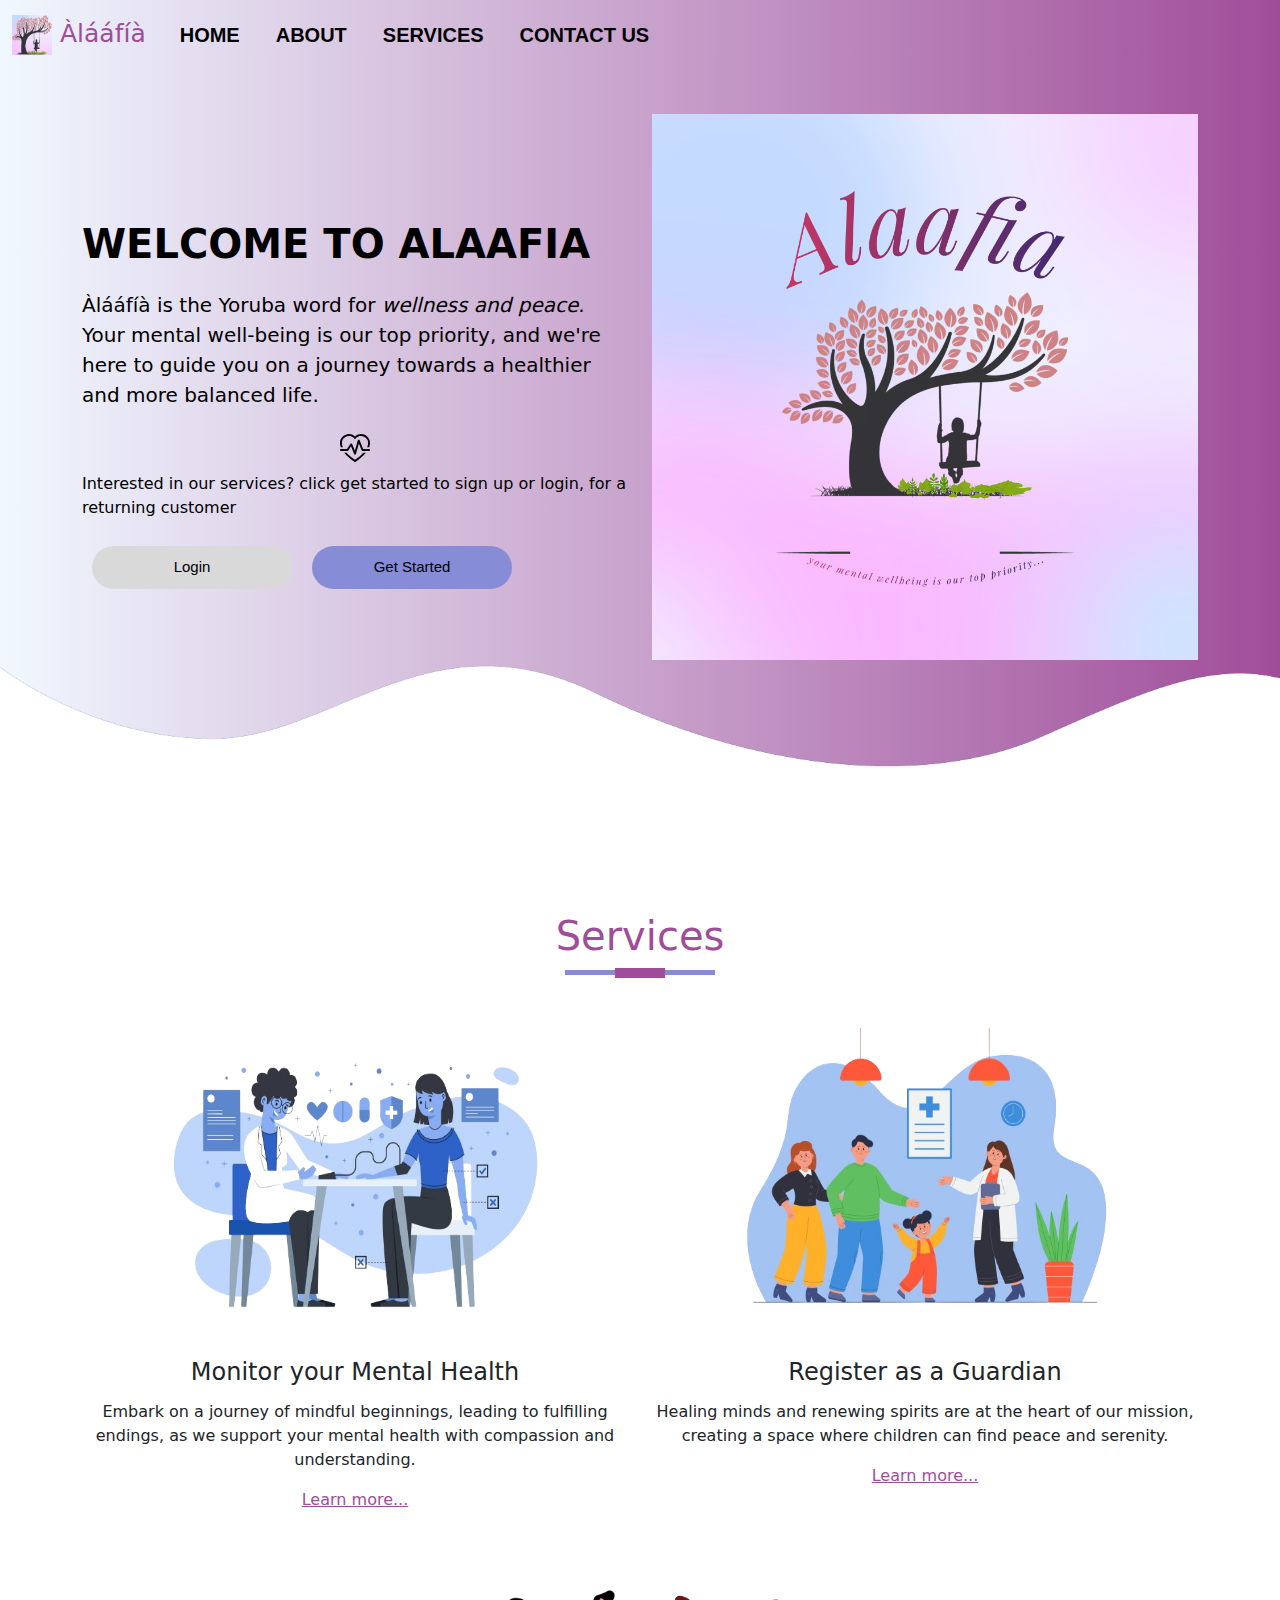
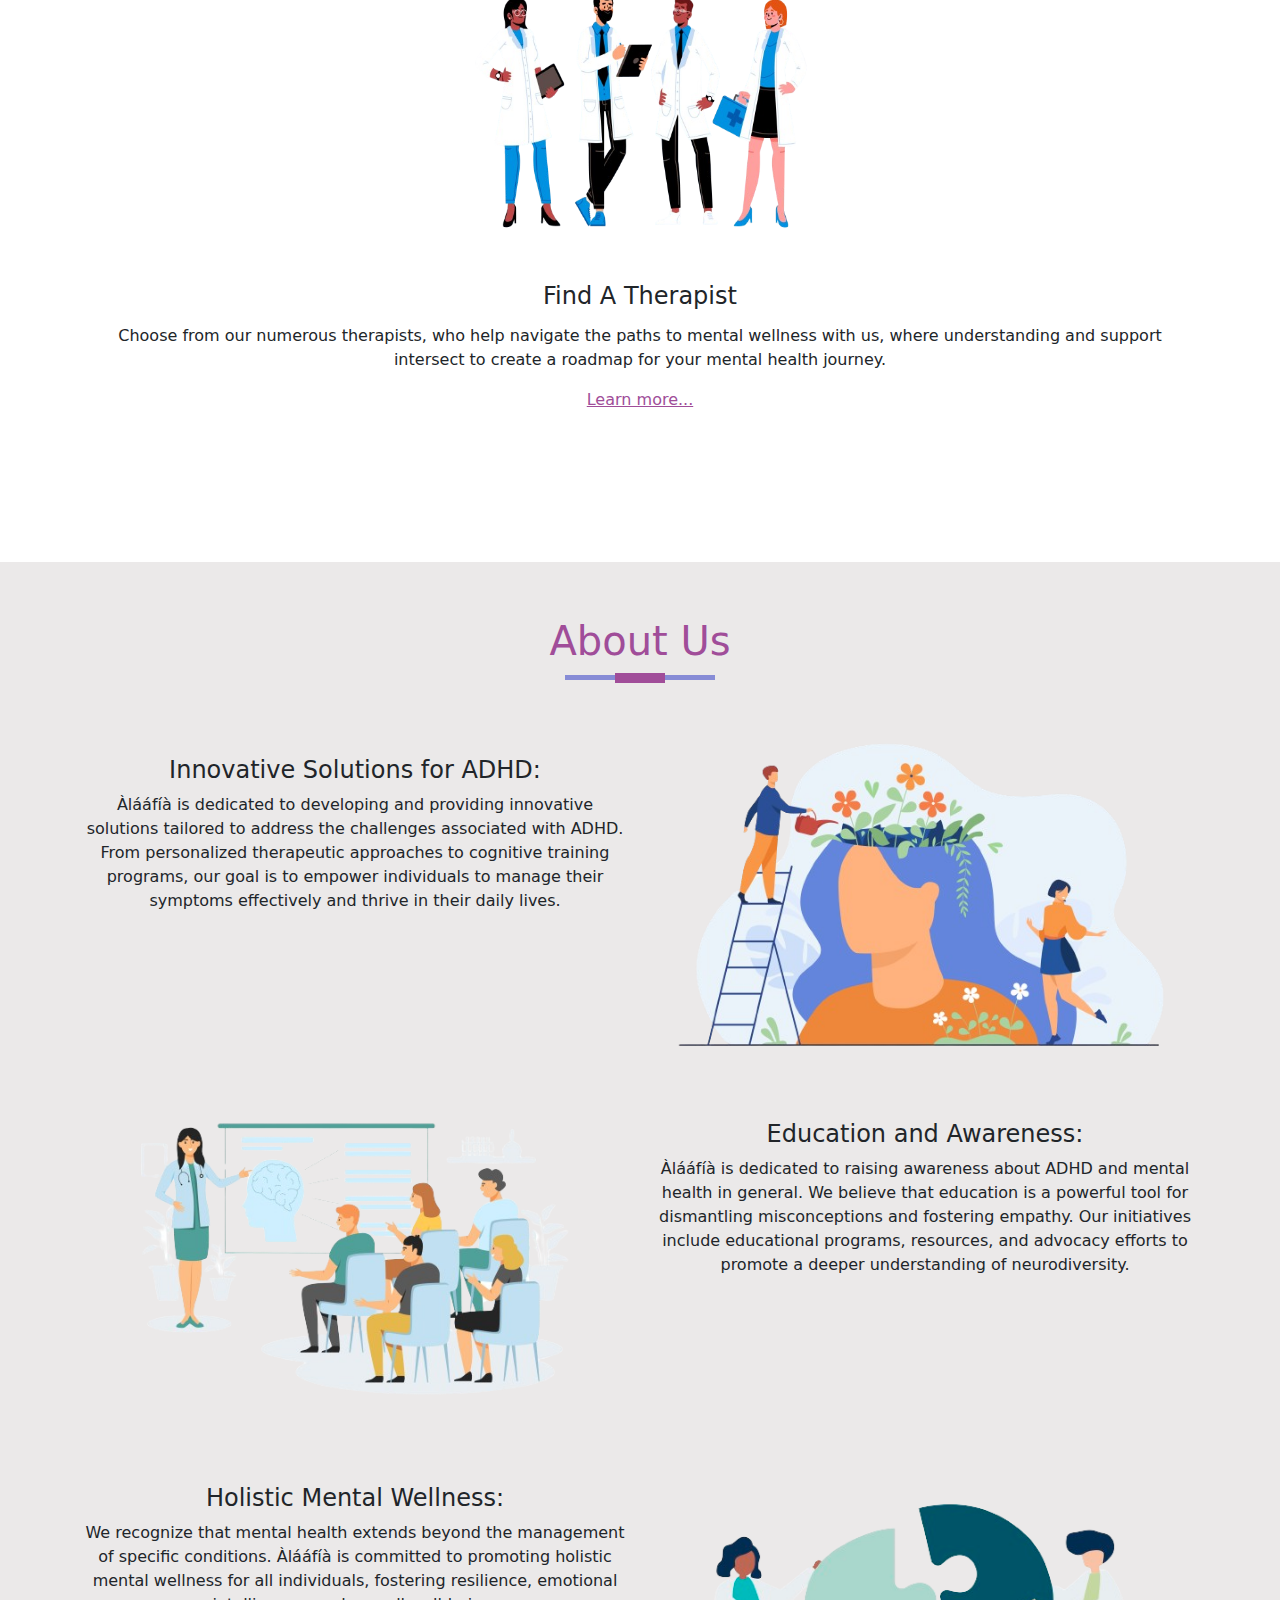
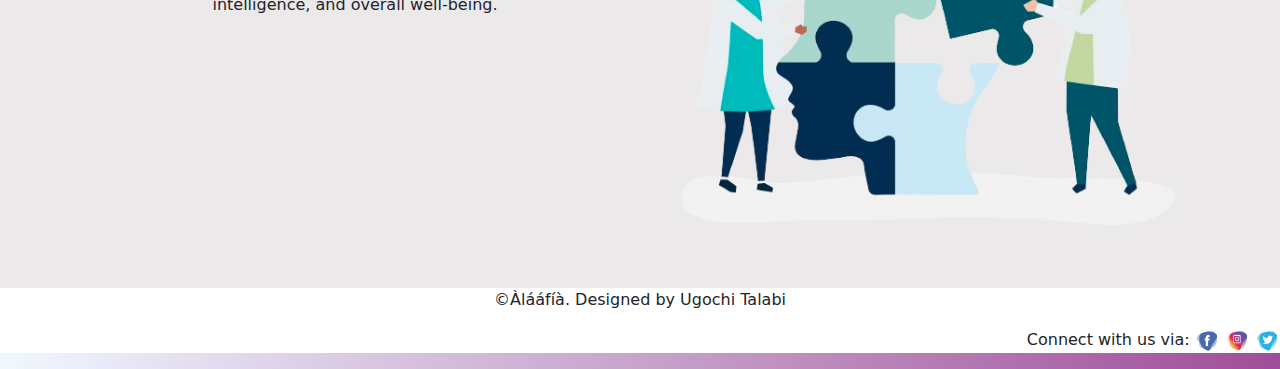
==== index.html @ a73c90e2 "First commit to create wep pages for Alaafia" ====
<!DOCTYPE html>
<html>
    <head>
        <title>Àlááfíà</title>
        <link rel="stylesheet" href="front_end/CSS/style.css">
        <link rel="stylesheet" href="front_end/bootstrap-5.1.3/dist/css/bootstrap.css">
        <link rel="stylesheet" href="front_end/font-awesome-4.7.0/css/font-awesome.css">
        <link rel="stylesheet" href="https://cdn.jsdelivr.net/npm/bootstrap-icons@1.11.2/font/bootstrap-icons.min.css">
        <script src="front_end/bootstrap-5.1.3/dist/js/bootstrap.bundle.js"></script>
    </head>

    <body>
        <section class="nav">
            <nav class="navbar navbar-expand-lg bg-body-tertiary">
                <div class="container-fluid">
                    <a class="navbar-brand" href="index.html" style="color: #a04d99; font-size: 25px;">
                        <img src="front_end/images/logo.png" alt="Logo" width="40px" height="40px">
                        Àlááfíà
                      </a>
                  <button class="navbar-toggler" type="button" data-bs-toggle="collapse" data-bs-target="#navbarNav" aria-controls="navbarNav" aria-expanded="false" aria-label="Toggle navigation">
                    <i class="fa fa-bars"></i>
                  </button>
                  <div class="collapse navbar-collapse" id="navbarNav">
                    <ul class="navbar-nav ms-auto">
                      <li class="nav-item">
                        <a class="nav-link" href="index.html">HOME</a>
                      </li>
                      <li class="nav-item">
                        <a class="nav-link" href="#aboutus">ABOUT</a>
                      </li>
                      <li class="nav-item">
                        <a class="nav-link" href="#service">SERVICES</a>
                      </li>
                      <li class="nav-item">
                        <a class="nav-link" href="#">CONTACT US</a>
                      </li>
                    </ul>
                  </div>
                </div>
              </nav>
        </section>

        <!-----------------------Banner Section--------------------->

        <div id="banner">
          <section>
            <div class="container">
              <div class="row">
                <div class="col-md-6">
                  <p class="promo-title">WELCOME TO ALAAFIA</p>
                  <p style="font-size: 20px;">Àlááfíà is the Yoruba word for <i>wellness and peace</i>. Your mental well-being is our top priority, and we're here to guide you on a journey towards a healthier and more balanced life.</p>
                  <!-- icon section starts -->
                  <div class="text-center p-2">
                    <svg xmlns="http://www.w3.org/2000/svg" width="30" height="30" fill="currentColor" class="bi bi-heart-pulse" viewBox="0 0 16 16">
                      <path d="m8 2.748-.717-.737C5.6.281 2.514.878 1.4 3.053.918 3.995.78 5.323 1.508 7H.43c-2.128-5.697 4.165-8.83 7.394-5.857.06.055.119.112.176.171a3.12 3.12 0 0 1 .176-.17c3.23-2.974 9.522.159 7.394 5.856h-1.078c.728-1.677.59-3.005.108-3.947C13.486.878 10.4.28 8.717 2.01zM2.212 10h1.315C4.593 11.183 6.05 12.458 8 13.795c1.949-1.337 3.407-2.612 4.473-3.795h1.315c-1.265 1.566-3.14 3.25-5.788 5-2.648-1.75-4.523-3.434-5.788-5Z"/>
                      <path d="M10.464 3.314a.5.5 0 0 0-.945.049L7.921 8.956 6.464 5.314a.5.5 0 0 0-.88-.091L3.732 8H.5a.5.5 0 0 0 0 1H4a.5.5 0 0 0 .416-.223l1.473-2.209 1.647 4.118a.5.5 0 0 0 .945-.049l1.598-5.593 1.457 3.642A.5.5 0 0 0 12 9h3.5a.5.5 0 0 0 0-1h-3.162z"/>
                    </svg>
                  </div>
                  <!-- Icon Section Ends -->
                  <p>Interested in our services? click get started to sign up or login, for a returning customer</p>
                  <div class="navbutton">
                    <a href="signin_page.html"><button type="button" id="login">Login</button></a>
                    <a href="signup.html"><button type="button" id="getstart">Get Started</button></a>
                  </div>
                </div>
                <div class="col-md-6 text-center">
                  <img src="front_end/images/SGN_03_28_2024_1711627207284.png" class="img-fluid">
                </div>
            </div>
          </section>
          <img src="front_end/images/icons/wave1.png" class="bottom-wave">
        </div>

        <!--------------Services Columns------------->
        <section id="services">
          <div class="container text-center">
            <div class="title">
              <a id="service" style="text-decoration: none; color: #a04d99;">
              <h1>Services</h1>
              </a>
            </div>
            <div class="row">
              <div class="col services">
                <img src="front_end/images/4997671-editted.png" height="300px" width="400px">
                <h4>Monitor your Mental Health</h4>
                <p>Embark on a journey of mindful beginnings, leading to fulfilling endings, as we support your mental health with compassion and understanding.</p>
                <a href="#" style="color: #a04d99;">Learn more...</a>
              </div>
              <div class="col services">
                <img src="front_end/images/Family_with_kid_visiting_pediatrician_flat_vector_illustration-editted.png" height="300px" width="400px">
                <h4>Register as a Guardian</h4>
                <p>Healing minds and renewing spirits are at the heart of our mission, creating a space where children can find peace and serenity.</p>
                <a href="#" style="color: #a04d99;">Learn more...</a>
              </div>
              <div class="col services">
                <img src="front_end/images/3836182-editted.png" height="300px" width="400px">
                <h4>Find A Therapist</h4>
                <p>Choose from our numerous therapists, who help navigate the paths to mental wellness with us, where understanding and support intersect to create a roadmap for your mental health journey.</p>
                <a href="#" style="color: #a04d99;">Learn more...</a>
              </div>
            </div>
          </div>
        </section>


        <!--------------- About Us -------------->
        <section id="about-us">
          <div class="container text-center">
            <div class="title">
              <a id="aboutus" style="text-decoration: none; color: #a04d99;">
              <h1>About Us</h1>
              </a>
            </div>
            <div class="row">
              <div class="col-md-6">
                <h4 class="about-title">Innovative Solutions for ADHD:</h4>
                <p>
                  Àlááfíà is dedicated to developing and providing innovative solutions tailored to address the challenges associated with ADHD. 
                  From personalized therapeutic approaches to cognitive training programs, our goal is to empower individuals to manage their symptoms 
                  effectively and thrive in their daily lives.
                </p>
              </div>
              <div class="col-md-6">
                <img src="front_end/images/11098-removebg-preview.png" class="img-fluid">

              </div>
            </div>
            <div class="row">
              <div class="col-md-6">
                <img src="front_end/images/5125122-removebg-preview.png" class="img-fluid">
              </div>
              <div class="col-md-6">
                <h4 class="about-title">Education and Awareness:</h4>
                <p>
                  Àlááfíà is dedicated to raising awareness about ADHD and mental health in general. 
                  We believe that education is a powerful tool for dismantling misconceptions and fostering empathy. 
                  Our initiatives include educational programs, resources, and advocacy efforts to promote a deeper understanding of neurodiversity.
                </p>
              </div>
            </div>
            <div class="row">
              <div class="col-md-6">
                <h4 class="about-title">Holistic Mental Wellness:</h4>
                <p>
                  We recognize that mental health extends beyond the management of specific conditions. 
                  Àlááfíà is committed to promoting holistic mental wellness 
                  for all individuals, fostering resilience, emotional intelligence, and overall well-being.
                </p>
              </div>
              <div class="col-md-6">
                <img src="front_end/images/59847-removebg-preview.png" class="img-fluid">

              </div>
            </div>
          </div>
        </section>


        <footer class="footer">
        <p style="text-align: center;">©Àlááfíà. Designed by Ugochi Talabi</p>
        <p style="text-align: right;">Connect with us via: 
          <a href="#"><img src="front_end/images/icons/facebook-icon.png" alt="facebook" height="25px" width="25px"></a>
          <a href="#"><img src="front_end/images/icons/instagram-icon.png" alt="instagram" height="25px" width="25px"></a>
          <img src="front_end/images/icons/twitter-icon.png" alt="twitter-x" height="25px" width="25px">
        </p>
        </footer>
    </body>
</html>
---- front_end/CSS/style.css ----
/*All CSS for Portfolio */
html {
  background-image: linear-gradient(to right, #f0f8ff, #a04d99);
}

body {
  max-width: 100%;
  overflow-x: hidden;
  font-family: sans-serif;
}
/*-------Navigation Bar------*/
.nav {
  position: sticky;
  top: 0;
  z-index: 10;
  background-image: linear-gradient(to right, #f0f8ff, #a04d99);
  padding: auto;
}

.navbar {
  color: black;
  padding: 0 !important;
  top: 10px;
  bottom: 10px;
}

.navbar-nav {
  margin-left: auto !important;
  float: right;
  padding: 0;
}
.navbar-nav li {
  color: black !important;
  padding: 0 10px;
}
.nav-link {
  display: block;
  padding: 10px 10px;
  text-decoration: none;
  font-size: 20px;
  color: black !important;
  font-family: "Segoe UI", Tahoma, Geneva, Verdana, sans-serif;
  font-weight: 600;
  float: right;
  margin: auto;
  text-align: left;
}
.nav-link:hover {
  background-color: #c76cbf;
  border-radius: 30px;
}

.navbutton {
  display: flex;
  width: 100%;
  margin: 0px;
  float: right;
}

.navbar-toggler {
  outline: none !important;
}

.fa-bars {
  color: black;
  font-size: 25px;
  float: right;
}

/*------------------------Banner Section------------------------*/
#banner {
  background-image: linear-gradient(to right, #f0f8ff, #a04d99);
  color: black;
  padding-top: 5%;
}
.promo-title {
  font-size: 40px;
  font-weight: 600;
  margin-top: 100px;
}

.bottom-wave {
  width: 100%;
}

#login {
  background-color: #d9d9d9;
  border-radius: 30px;
  border: none;
  padding: 10px 42px;
  margin: 10px;
  width: 200px;
  font-family: "Segoe UI", Tahoma, Geneva, Verdana, sans-serif;
  font-size: 15px;
}
#login:hover {
  background-color: #c76cbf;
}
#getstart {
  background-color: #878cd6;
  color: black;
  border-radius: 30px;
  border: none;
  padding: 10px 42px;
  margin: 10px;
  width: 200px;
  font-family: "Segoe UI", Tahoma, Geneva, Verdana, sans-serif;
  font-size: 15px;
  text-wrap: nowrap;
}

#getstart:hover {
  background-color: #c76cbf;
}

/*---------------------Signin Banner Section-------------------*/
#signin {
  background-image: linear-gradient(to right, #f0f8ff, #a04d99);
  color: black;
  padding-top: 5%;
}

.login-title {
  font-size: 30px;
  font-weight: 400;
}
.login-form {
  background-color: #d9d9d9;
  border-radius: 20px;
  justify-content: center;
  align-items: center;
  text-align: center;
  padding-bottom: 10px;
  margin: 100px;
}

.login-form input {
  padding: 10px;
  margin: 10px;
  width: 300px;
  border-radius: 30px;
  align-items: center;
  border: none;
}

.login-form button {
  background-color: #2d7979;
  border-radius: 30px;
  border: none;
  padding: 10px 42px;
  margin: 20px;
  width: 300px;
  font-family: "Segoe UI", Tahoma, Geneva, Verdana, sans-serif;
  font-size: 15px;
  font-weight: bold;
}
.login-form button:hover {
  background-color: #c76cbf;
}

.rmb {
  float: left;
}

/*---------------------Signup Banner Section-------------------*/

.signup-form {
  background-color: #d9d9d9;
  border-radius: 20px;
  justify-content: center;
  align-items: center;
  text-align: center;
  padding-bottom: 10px;
  margin: 100px;
}

/*-------------Services-------------*/
#services {
  margin: 50px;
  padding: 80px 0;
}

.services {
  padding: 20px;
}

.services h4 {
  padding: 5px;
  margin-top: 25px;
}

.title::before {
  content: "";
  background: #878cd6;
  height: 5px;
  width: 150px;
  margin-left: auto;
  margin-right: auto;
  display: block;
  transform: translateY(63px);
}

.title::after {
  content: "";
  background: #a04d99;
  height: 10px;
  width: 50px;
  margin-left: auto;
  margin-right: auto;
  margin-bottom: 30px;
  display: block;
  transform: translateY(0px);
}

/*-------------------About Us Section--------------------*/

#about-us {
  background: #ebe9e9;
  padding-bottom: 50px;
  padding-top: 50px;
}

.about-title {
  margin-top: 8%;
}
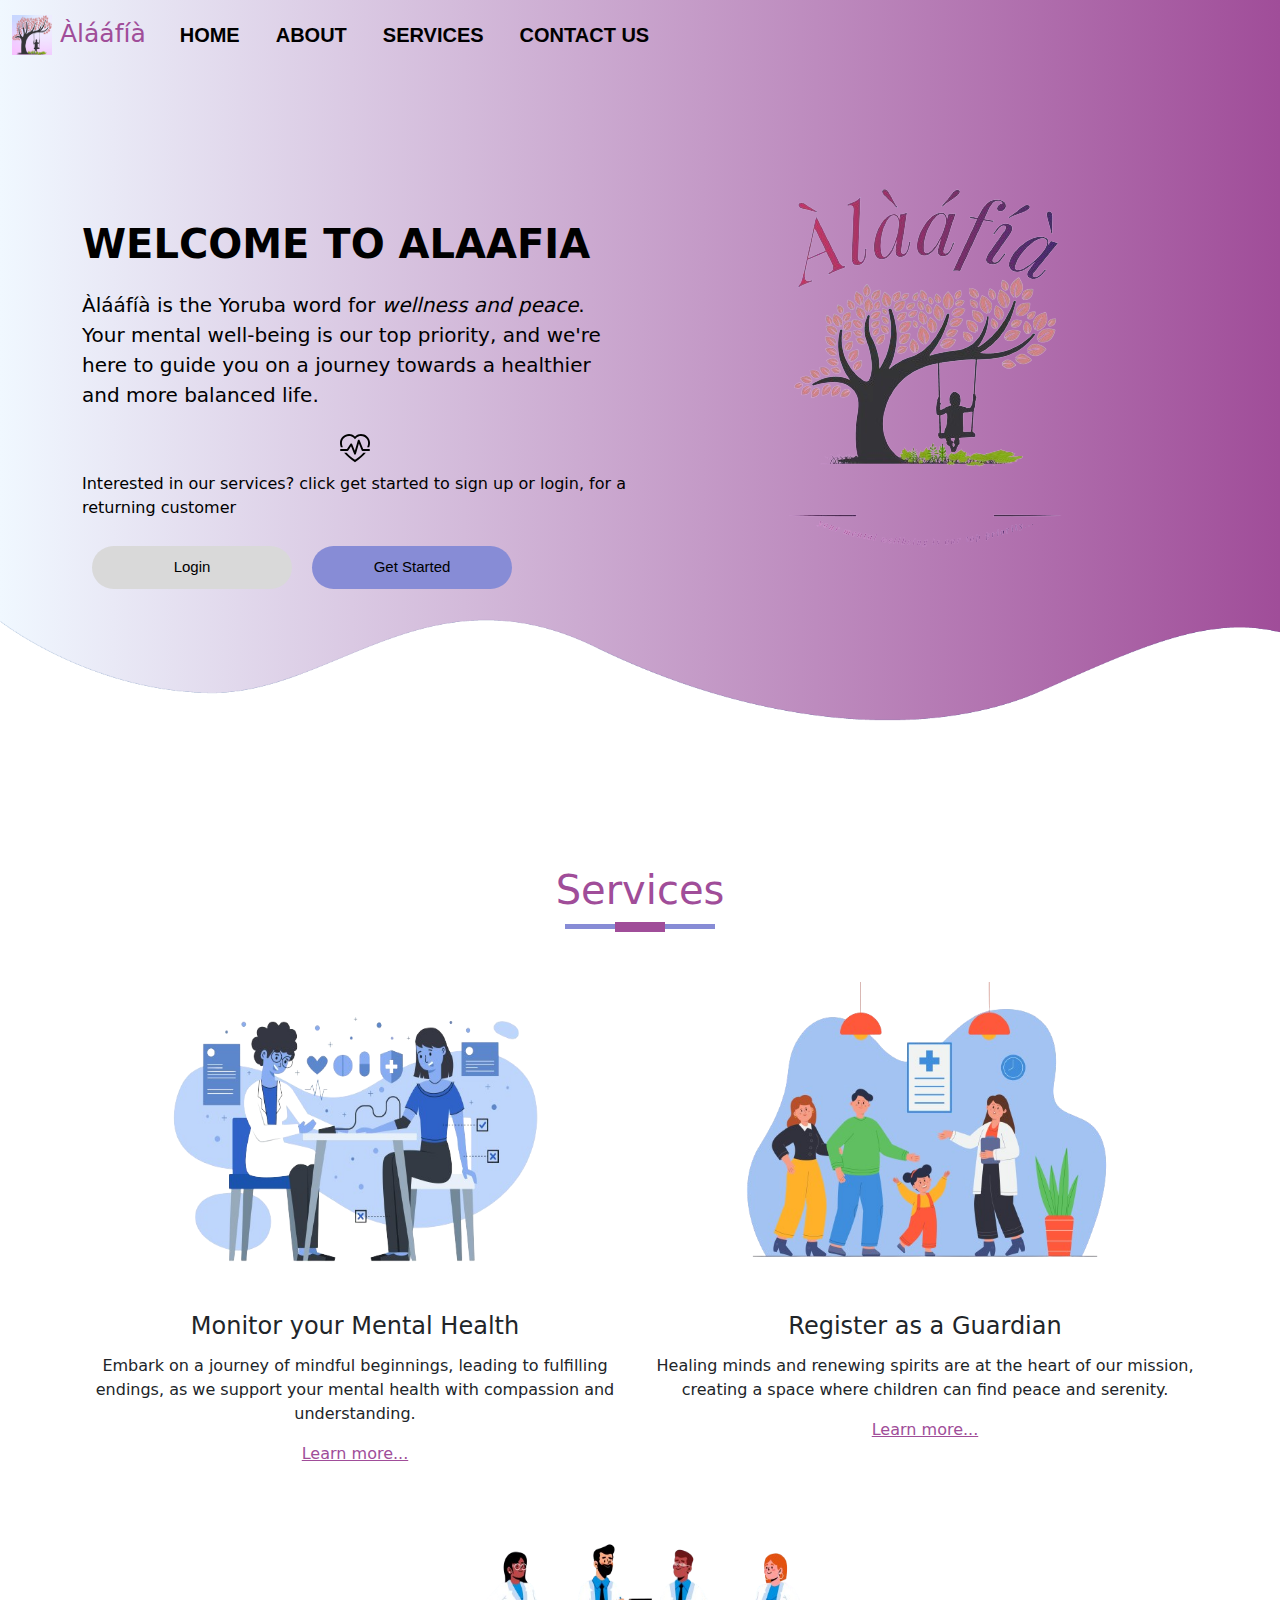
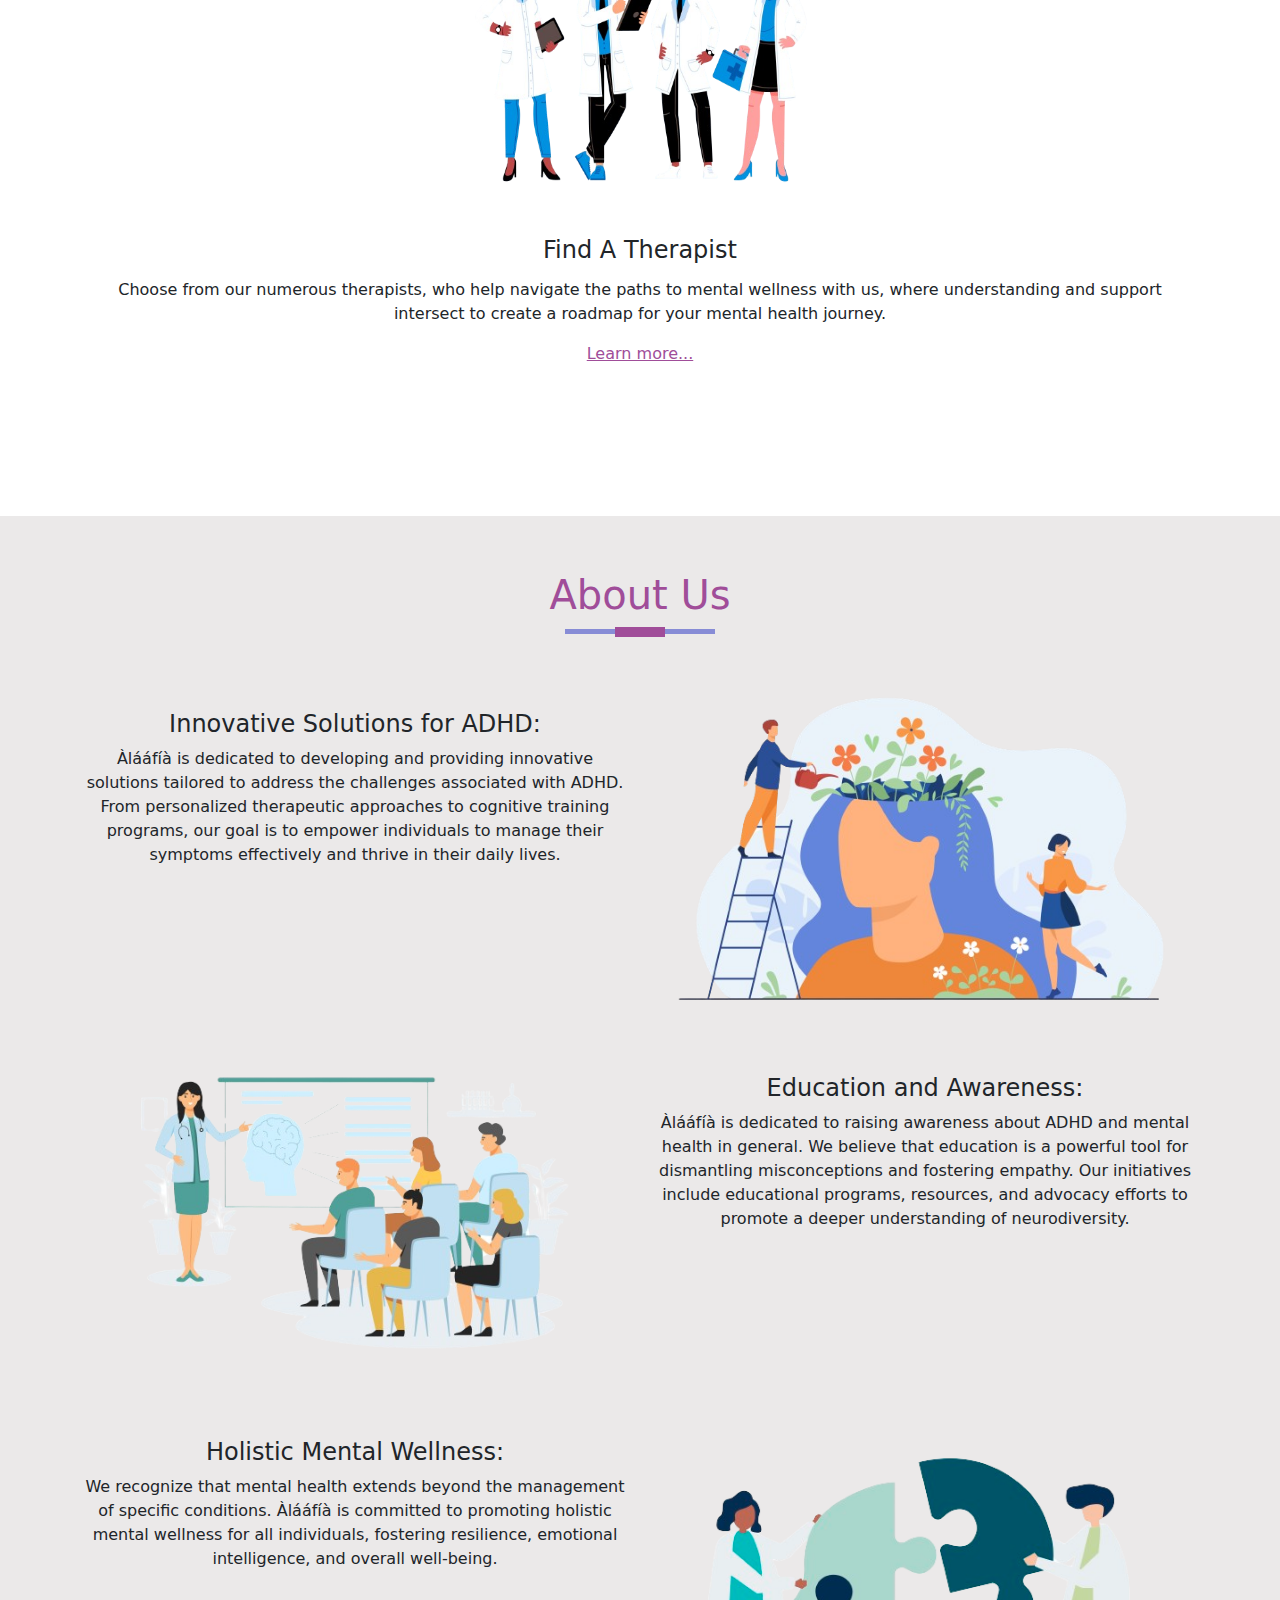
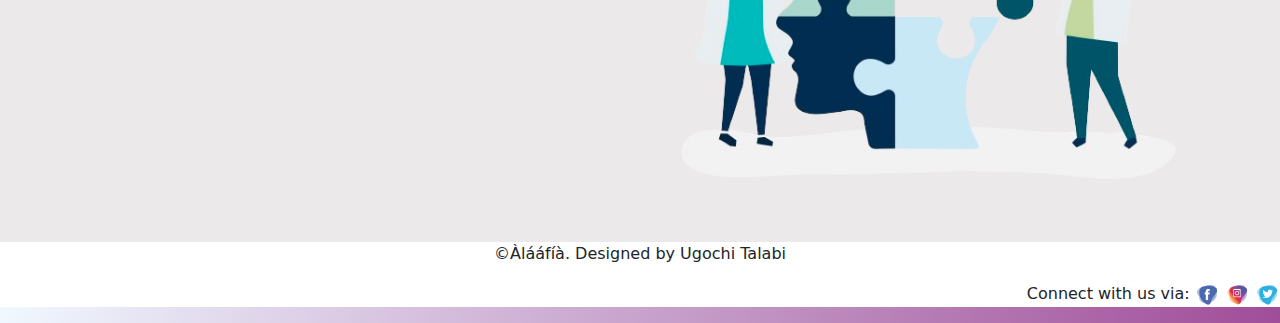
==== commit aba143a5: "refactor:changed logo got the banner in home page" ====
--- a/index.html
+++ b/index.html
@@ -64,7 +64,7 @@
                   </div>
                 </div>
                 <div class="col-md-6 text-center">
-                  <img src="front_end/images/SGN_03_28_2024_1711627207284.png" class="img-fluid">
+                  <img src="front_end/images/Background logo.png" class="img-fluid">
                 </div>
             </div>
           </section>
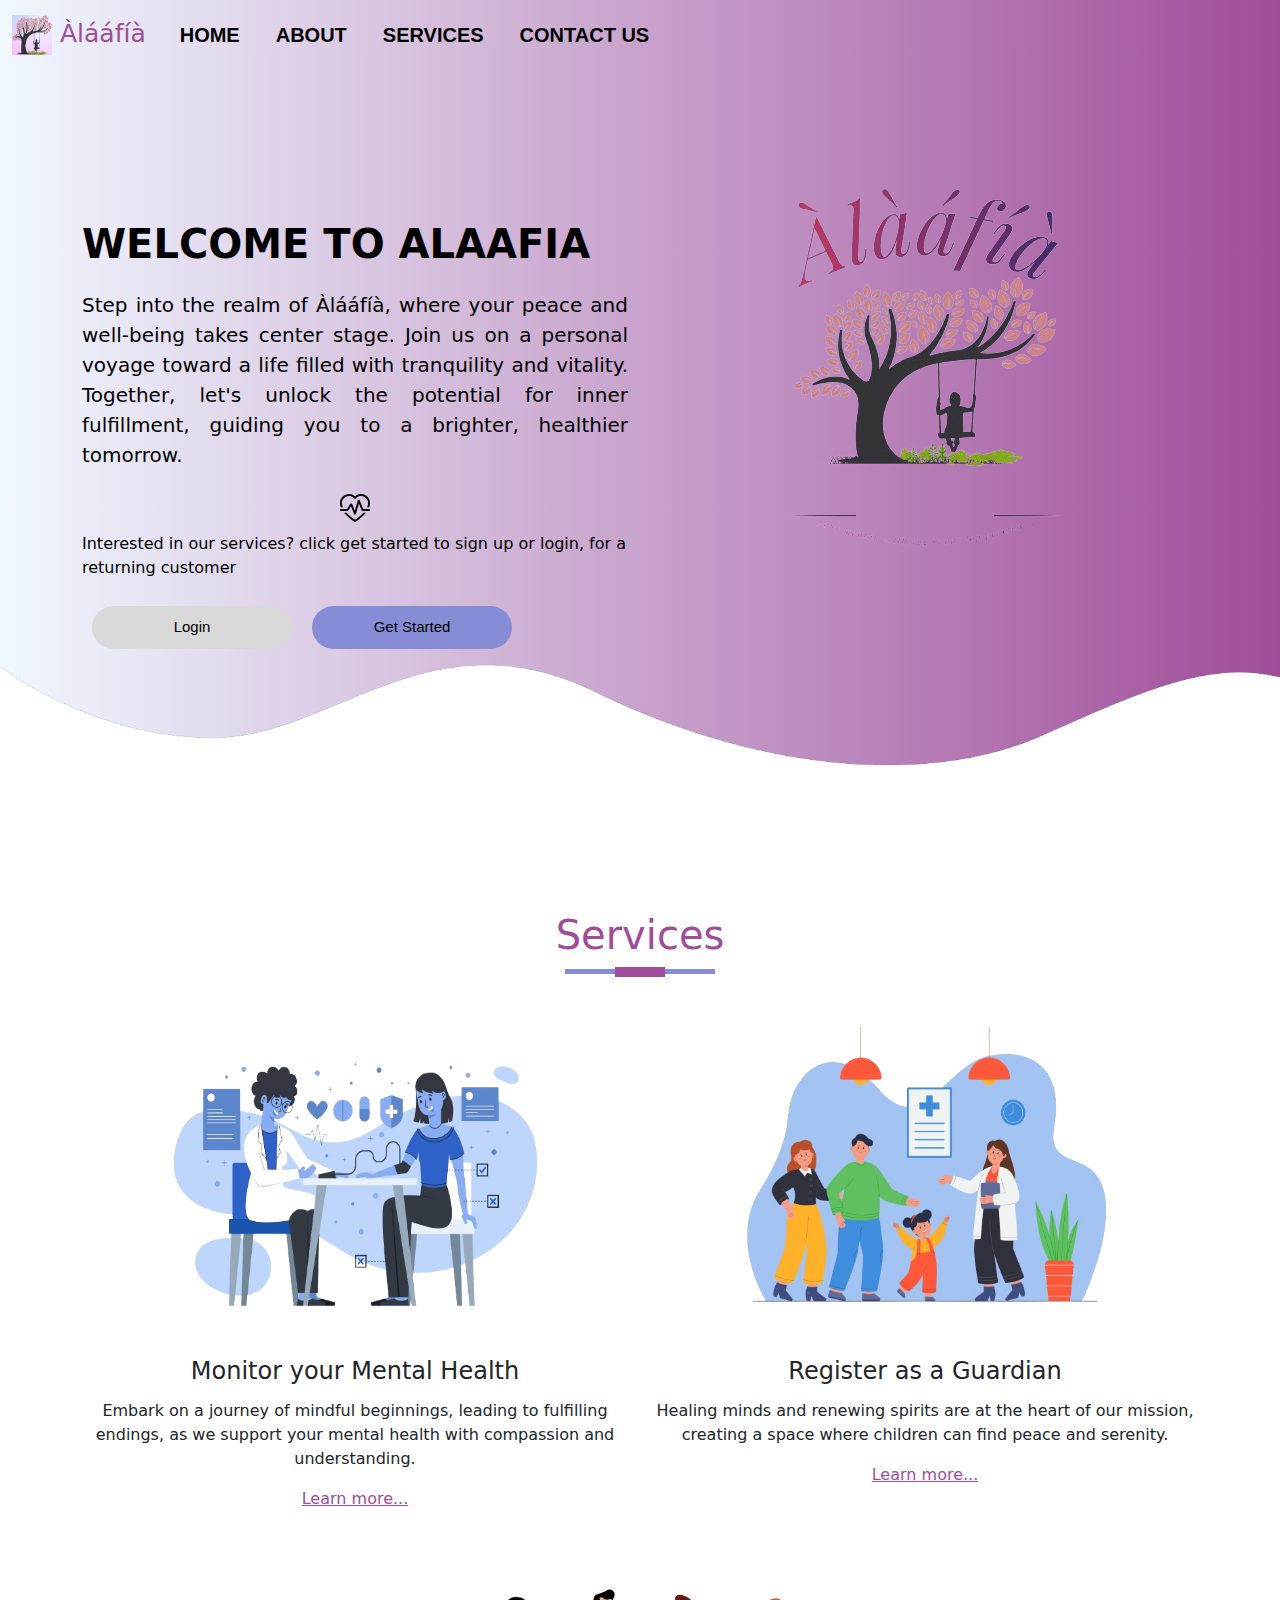
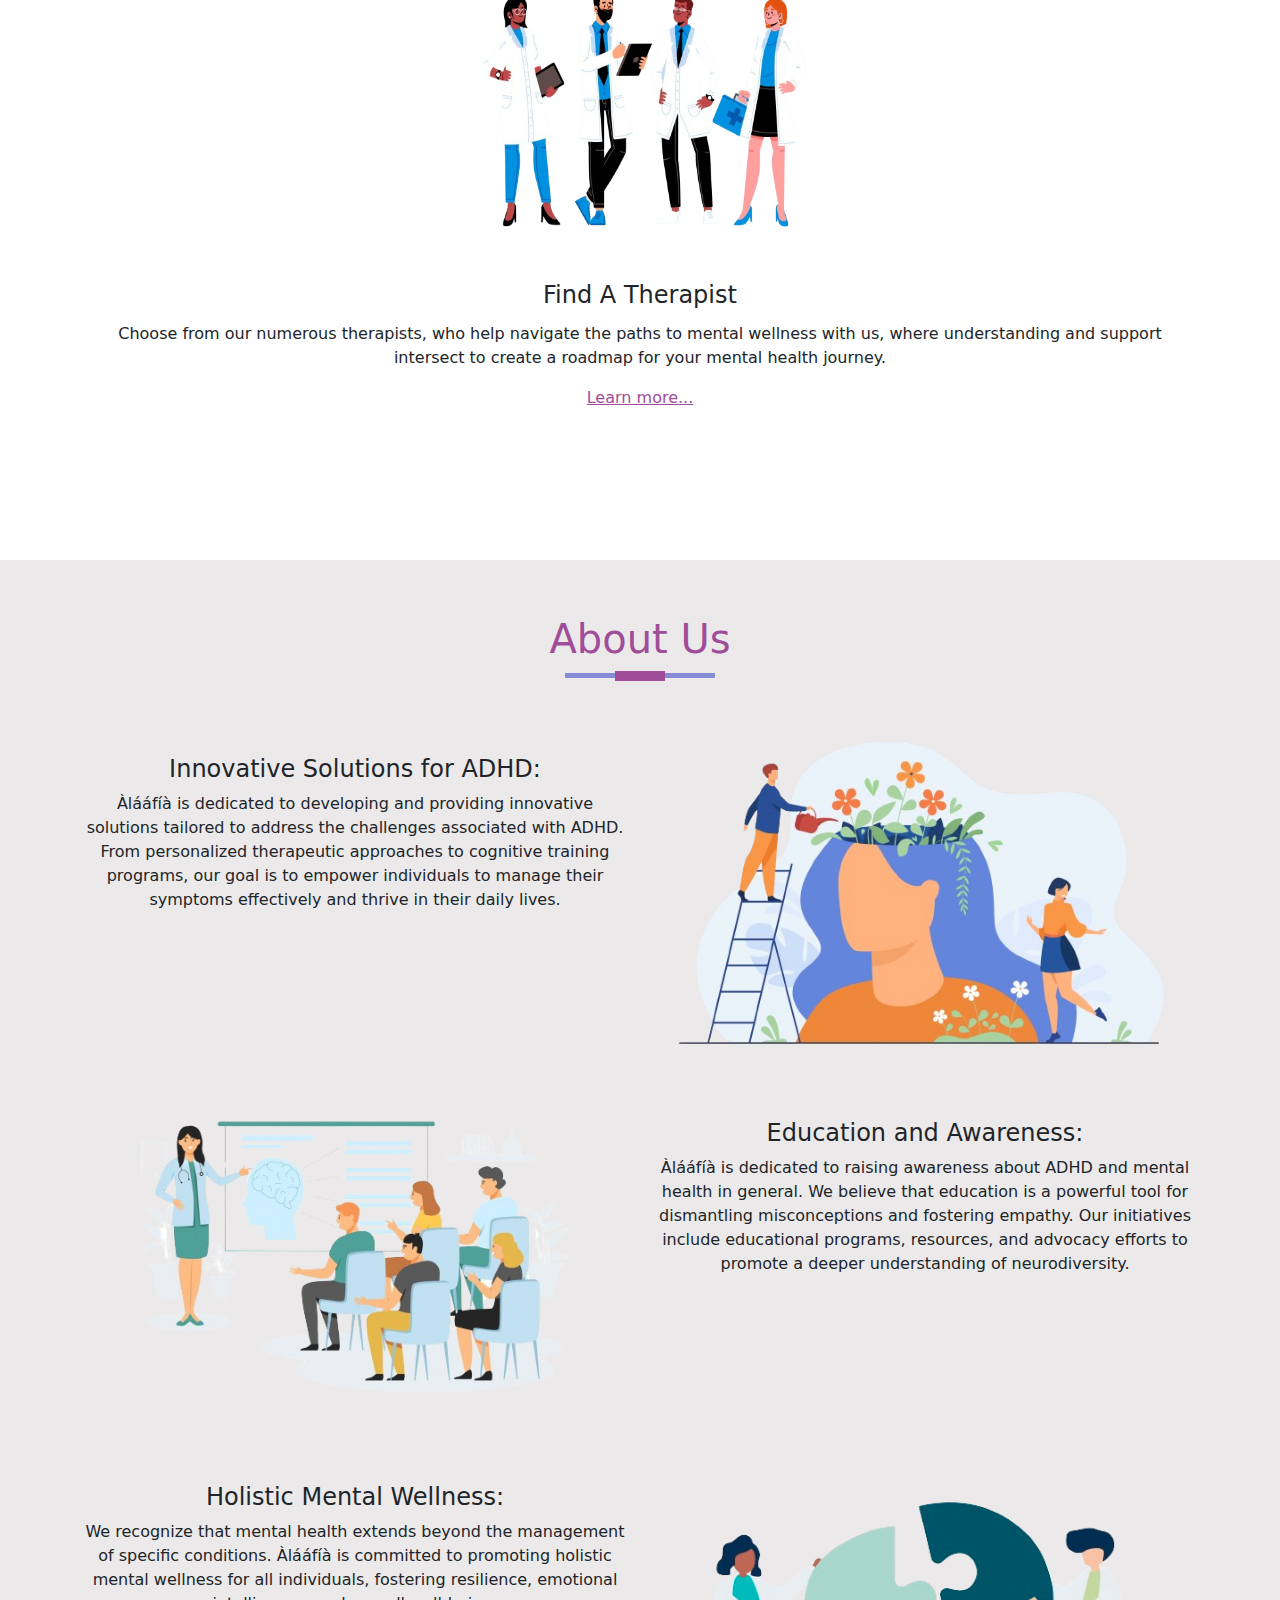
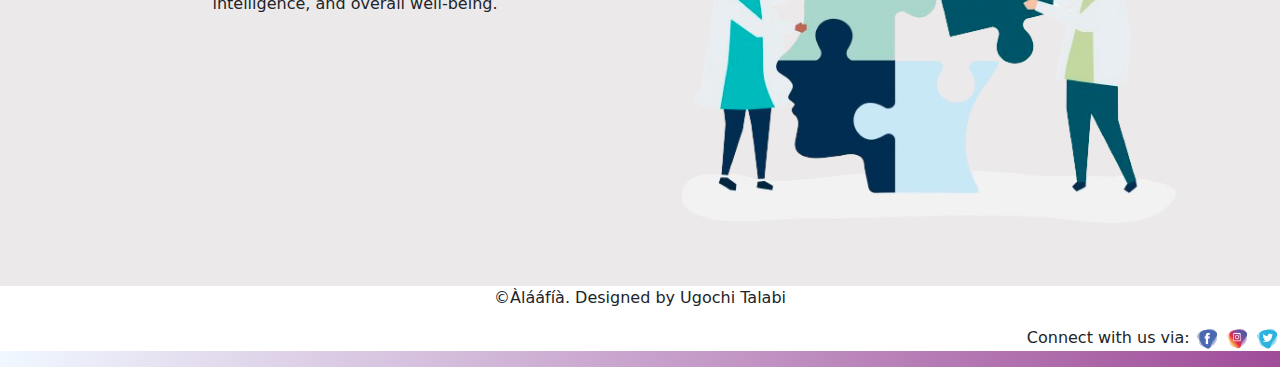
==== commit c281870b: "refector-resized banner image" ====
--- a/index.html
+++ b/index.html
@@ -48,7 +48,7 @@
               <div class="row">
                 <div class="col-md-6">
                   <p class="promo-title">WELCOME TO ALAAFIA</p>
-                  <p style="font-size: 20px;">Àlááfíà is the Yoruba word for <i>wellness and peace</i>. Your mental well-being is our top priority, and we're here to guide you on a journey towards a healthier and more balanced life.</p>
+                  <p style="font-size: 20px; text-align: justify;">Step into the realm of Àlááfíà, where your peace and well-being takes center stage. Join us on a personal voyage toward a life filled with tranquility and vitality. Together, let's unlock the potential for inner fulfillment, guiding you to a brighter, healthier tomorrow.</p>
                   <!-- icon section starts -->
                   <div class="text-center p-2">
                     <svg xmlns="http://www.w3.org/2000/svg" width="30" height="30" fill="currentColor" class="bi bi-heart-pulse" viewBox="0 0 16 16">
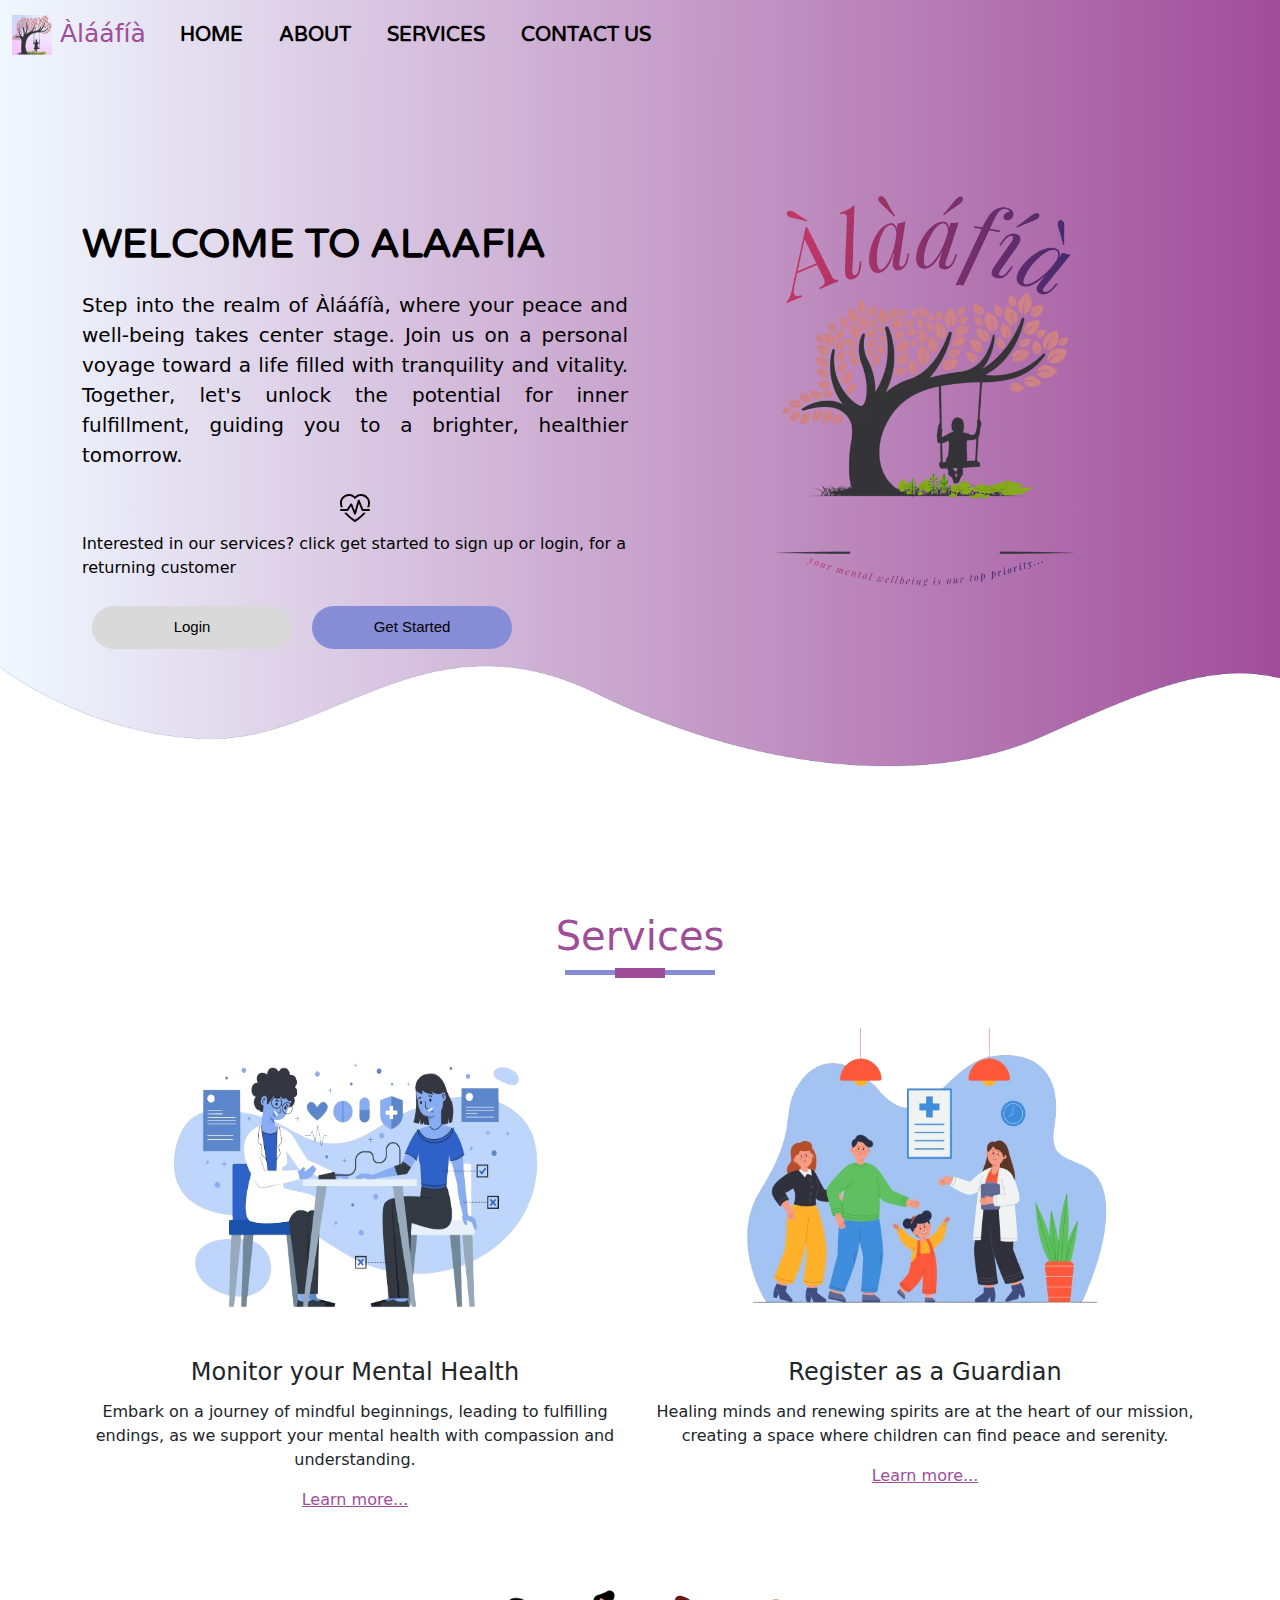
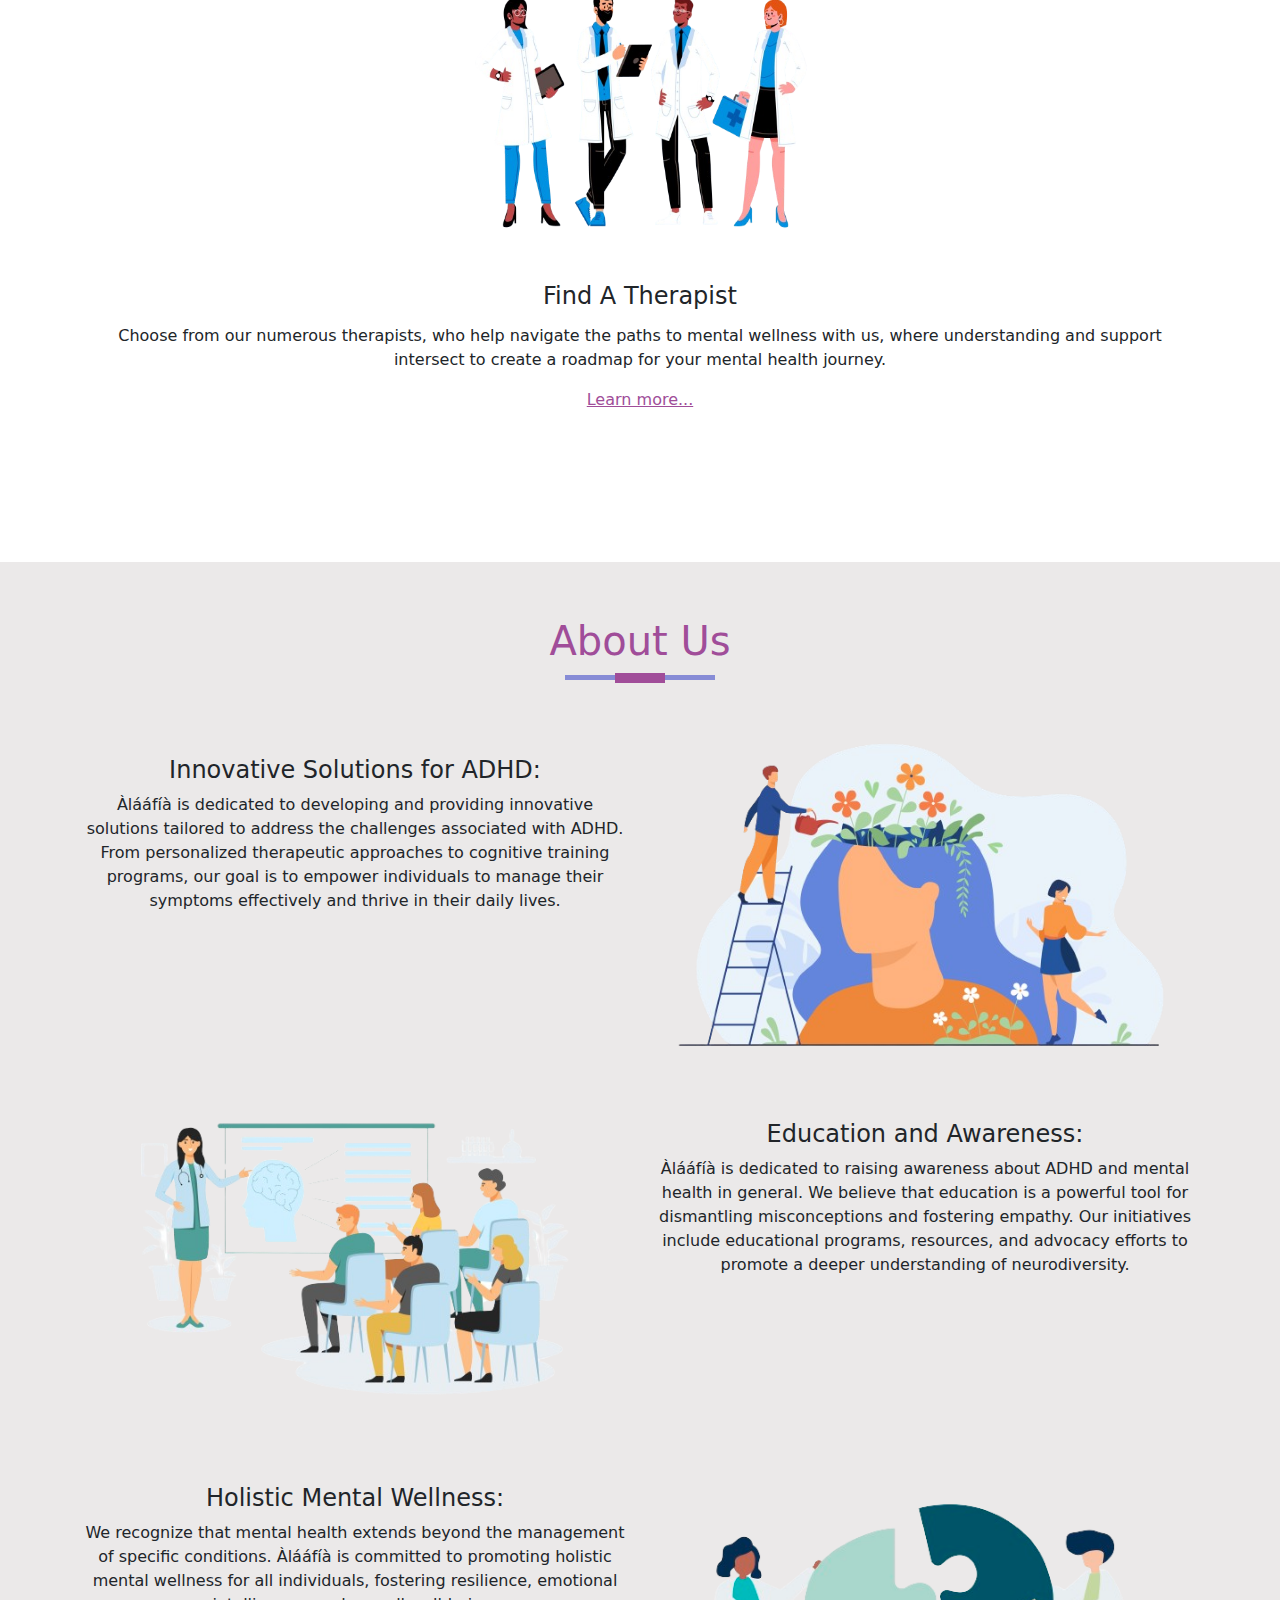
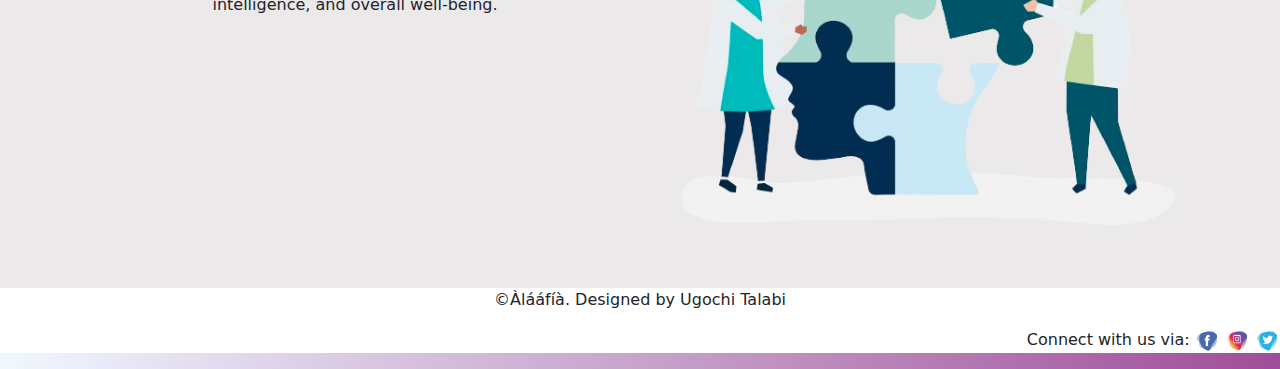
==== commit 95314bef: "refactor:changed banner logo and font family for home page" ====
--- a/index.html
+++ b/index.html
@@ -64,7 +64,7 @@
                   </div>
                 </div>
                 <div class="col-md-6 text-center">
-                  <img src="front_end/images/Background logo.png" class="img-fluid">
+                  <img src="front_end/images/Background logo2.png" class="img-fluid">
                 </div>
             </div>
           </section>
--- a/front_end/CSS/style.css
+++ b/front_end/CSS/style.css
@@ -1,4 +1,6 @@
 /*All CSS for Portfolio */
+
+@import url("https://fonts.googleapis.com/css?family=Varela Round");
 html {
   background-image: linear-gradient(to right, #f0f8ff, #a04d99);
 }
@@ -39,7 +41,7 @@
   text-decoration: none;
   font-size: 20px;
   color: black !important;
-  font-family: "Segoe UI", Tahoma, Geneva, Verdana, sans-serif;
+  font-family: 'Varela Round';
   font-weight: 600;
   float: right;
   margin: auto;
@@ -77,6 +79,8 @@
   font-size: 40px;
   font-weight: 600;
   margin-top: 100px;
+  font-family: 'Varela Round';
+  font-size: 40px;
 }
 
 .bottom-wave {
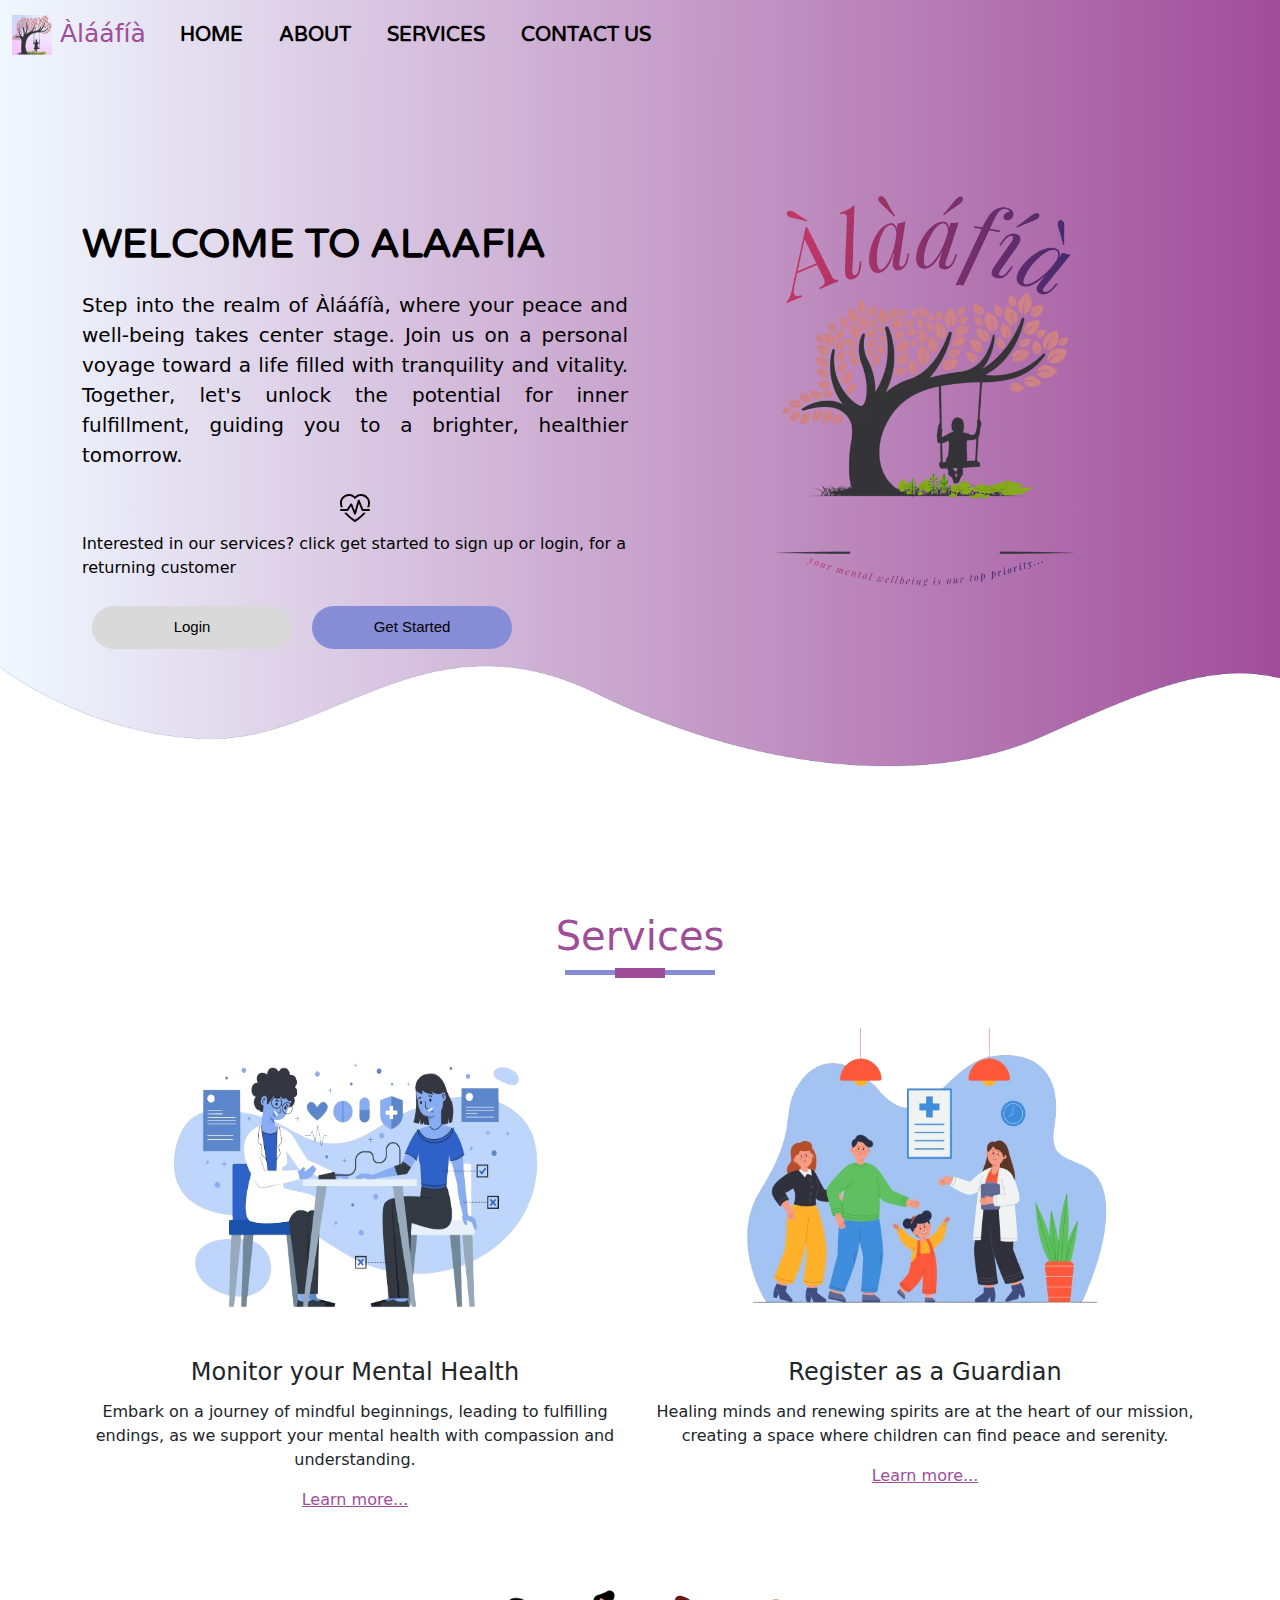
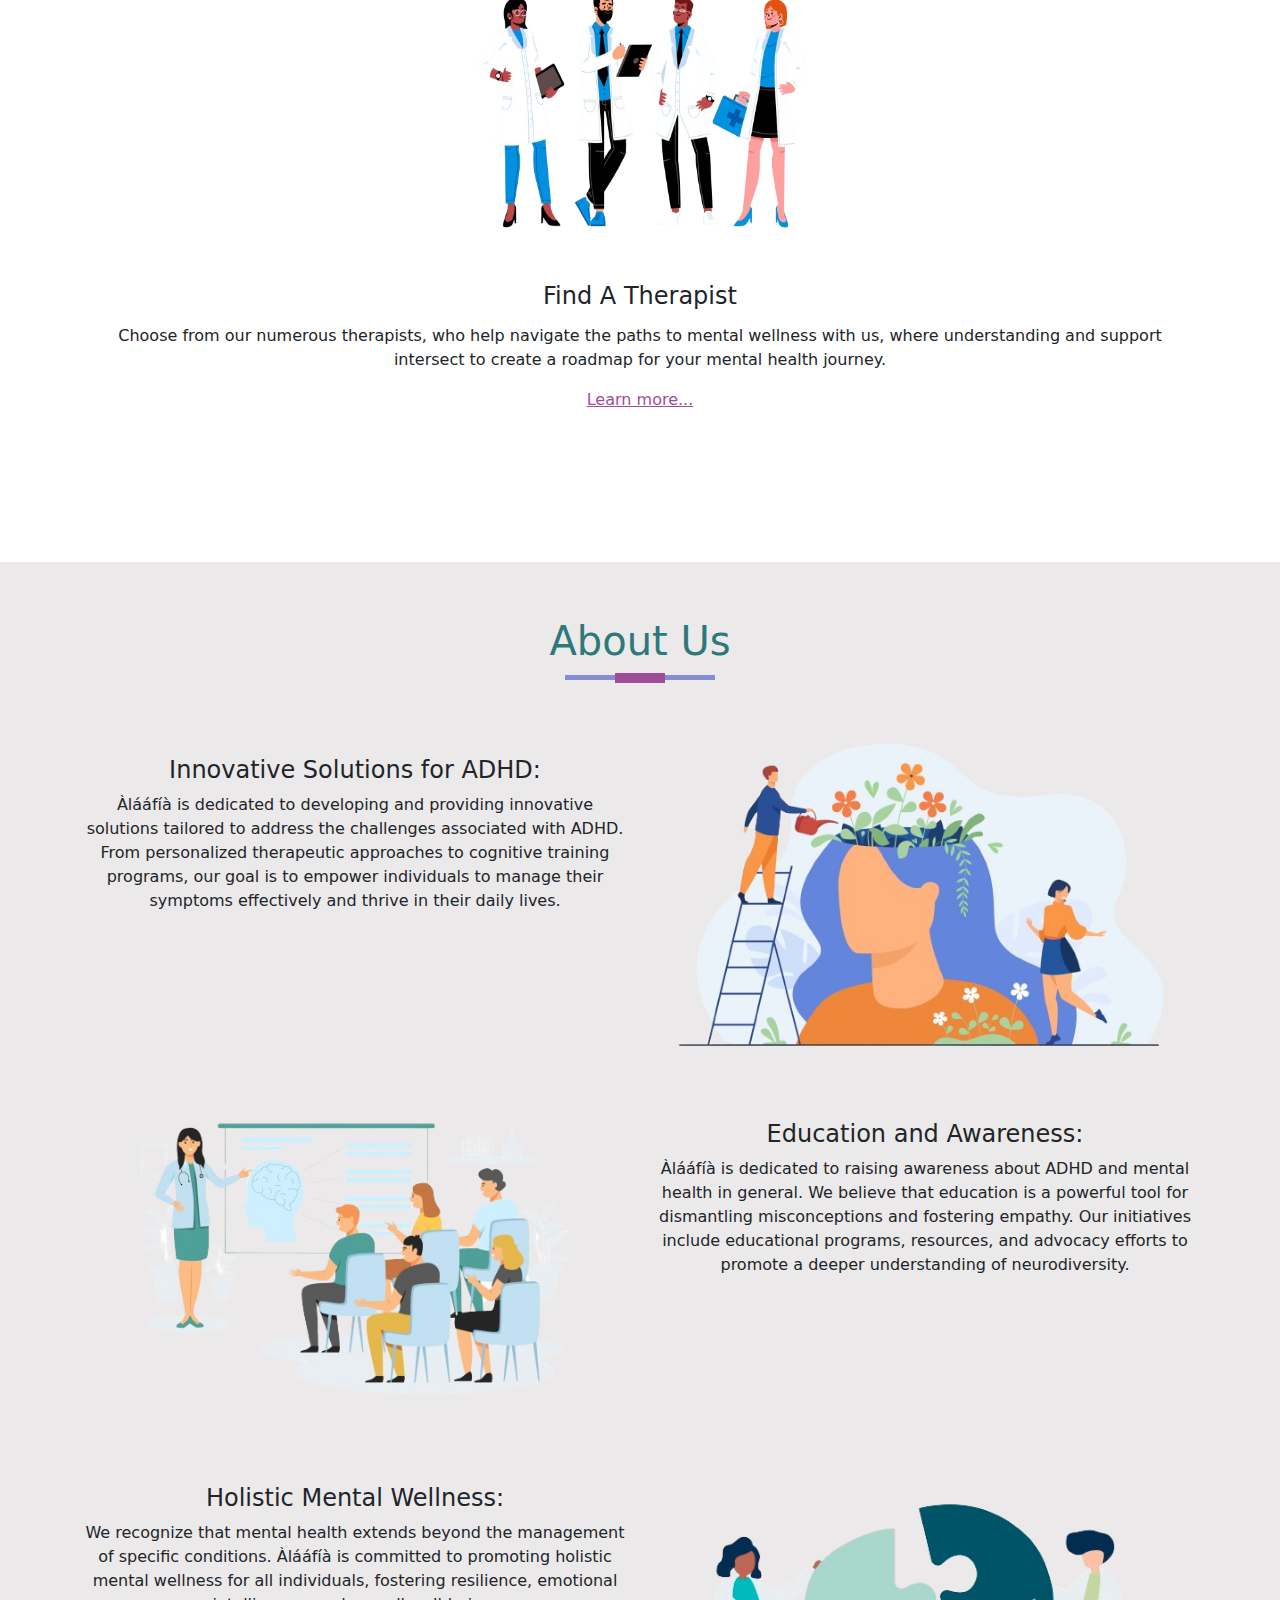
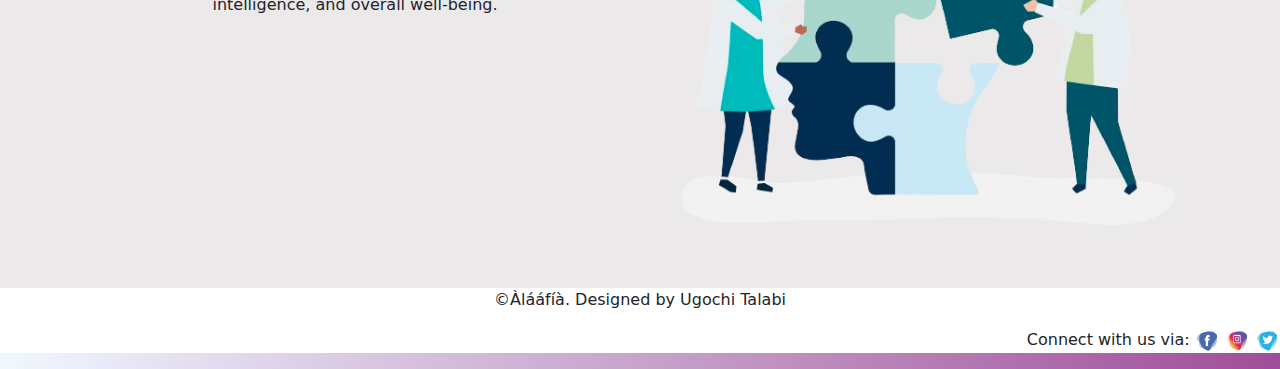
==== commit e58f62b0: "style: changed color for about section" ====
--- a/index.html
+++ b/index.html
@@ -107,7 +107,7 @@
         <section id="about-us">
           <div class="container text-center">
             <div class="title">
-              <a id="aboutus" style="text-decoration: none; color: #a04d99;">
+              <a id="aboutus" style="text-decoration: none; color: #2d7979;">
               <h1>About Us</h1>
               </a>
             </div>
--- a/front_end/CSS/style.css
+++ b/front_end/CSS/style.css
@@ -162,8 +162,11 @@
   background-color: #c76cbf;
 }
 
-.rmb {
-  float: left;
+.form-check-input {
+  justify-content: center;
+  align-items: center;
+  size: 20px;
+  
 }
 
 /*---------------------Signup Banner Section-------------------*/
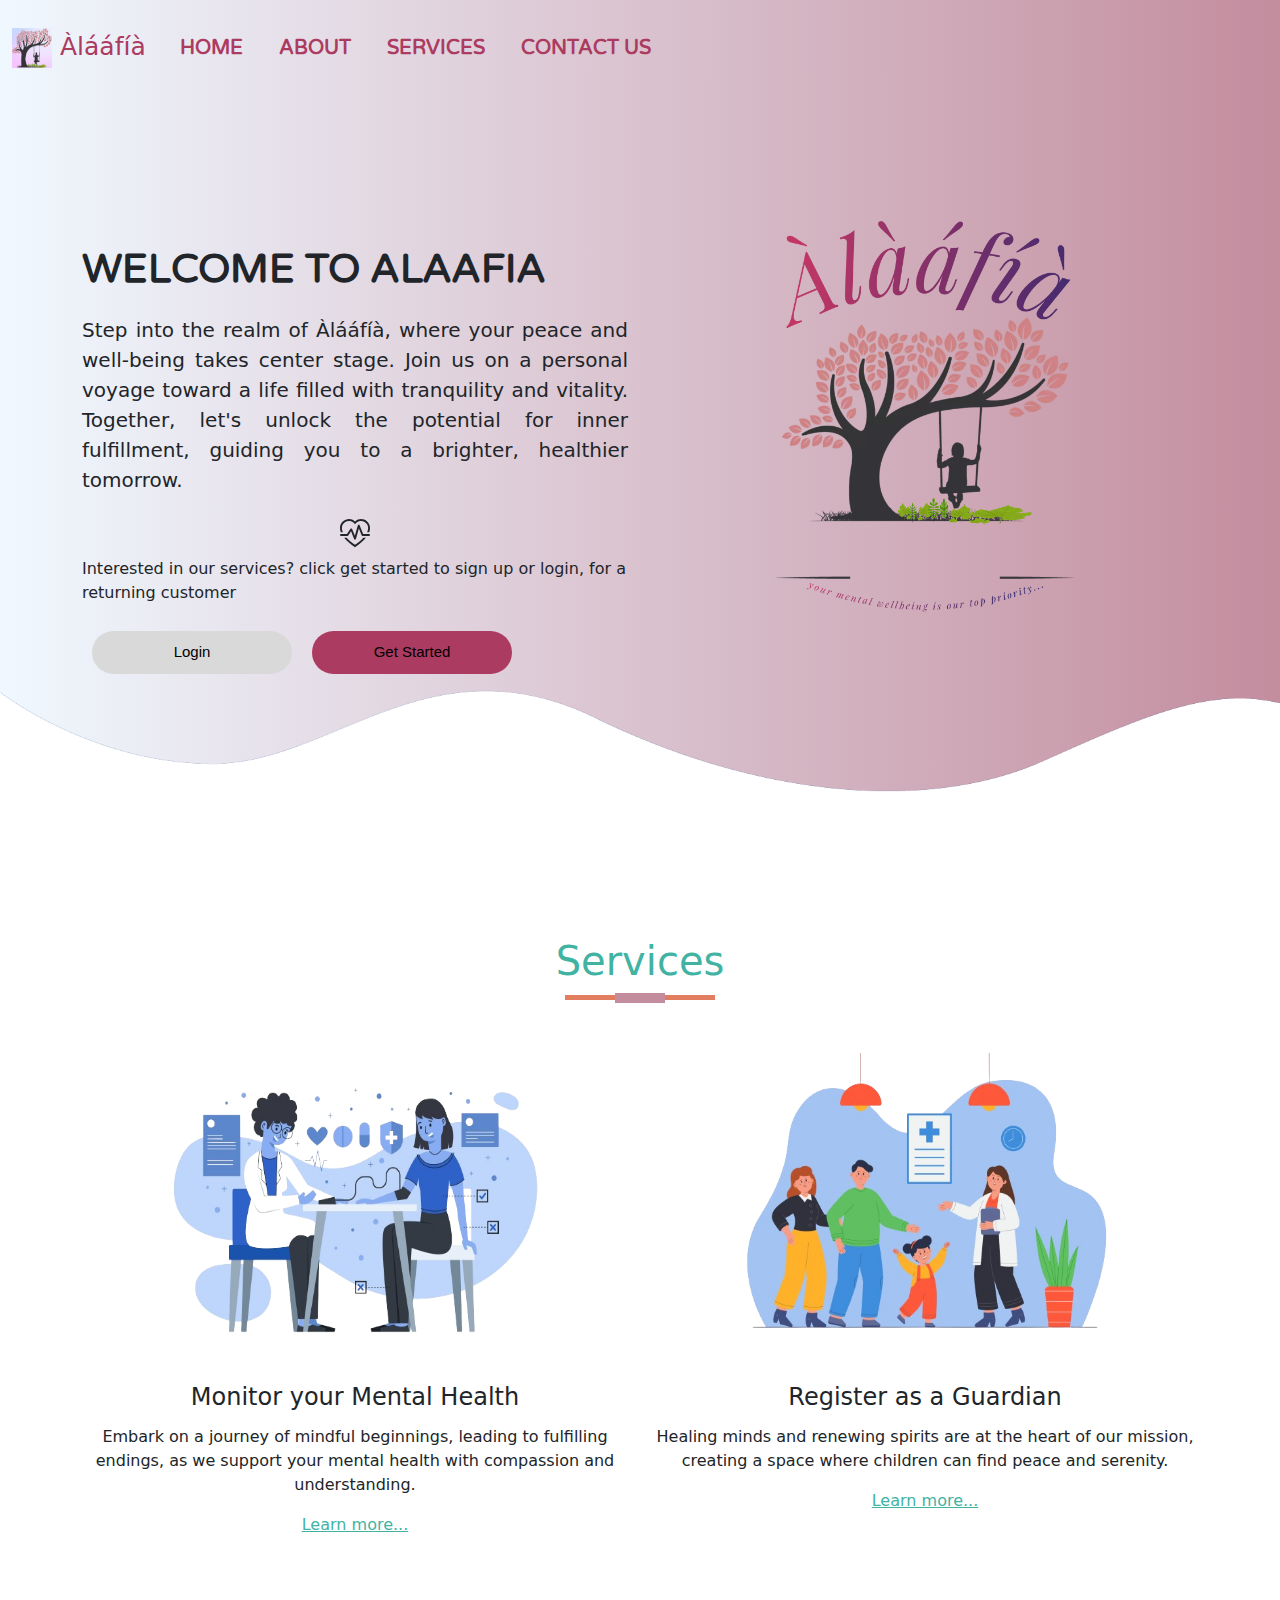
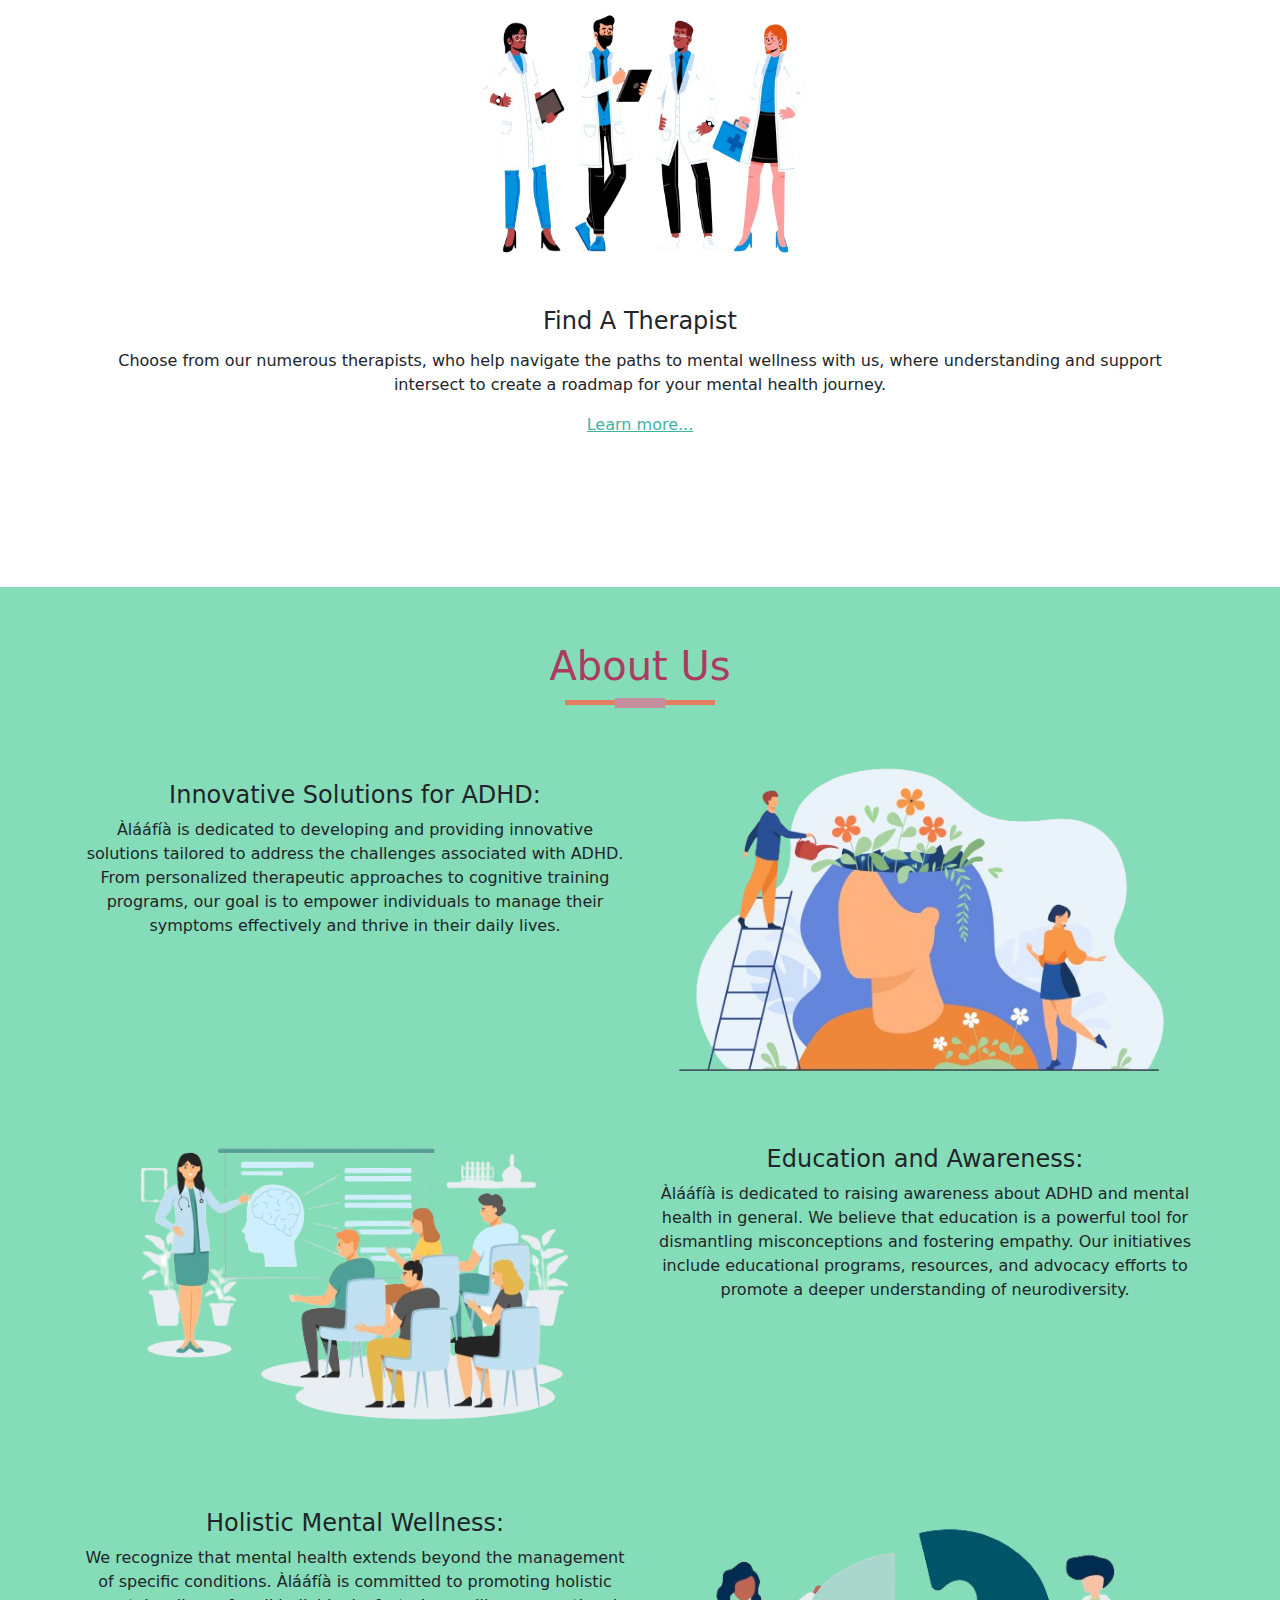
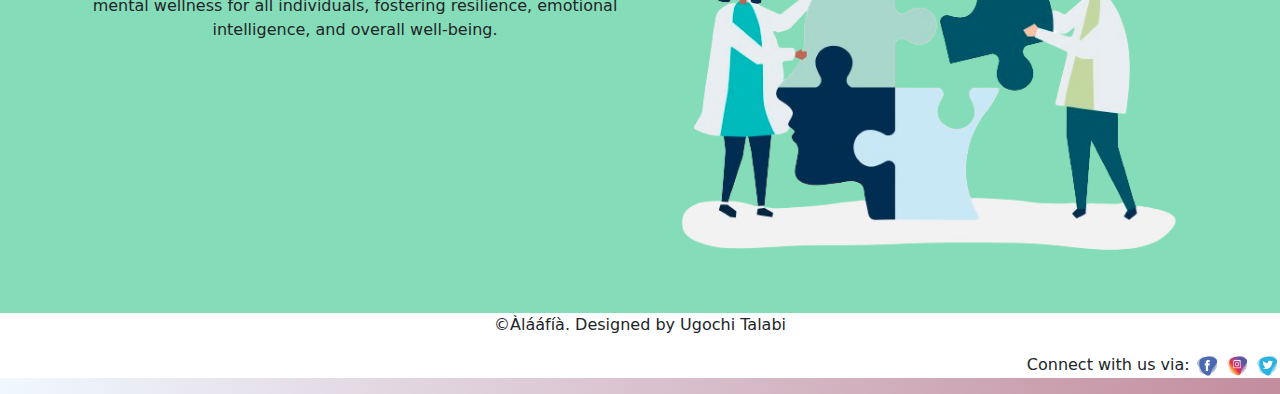
==== commit fc8125dd: "style: changed font colours for texts" ====
--- a/index.html
+++ b/index.html
@@ -13,7 +13,7 @@
         <section class="nav">
             <nav class="navbar navbar-expand-lg bg-body-tertiary">
                 <div class="container-fluid">
-                    <a class="navbar-brand" href="index.html" style="color: #a04d99; font-size: 25px;">
+                    <a class="navbar-brand" href="index.html" style="color: #ac3b61; font-size: 25px;">
                         <img src="front_end/images/logo.png" alt="Logo" width="40px" height="40px">
                         Àlááfíà
                       </a>
@@ -75,7 +75,7 @@
         <section id="services">
           <div class="container text-center">
             <div class="title">
-              <a id="service" style="text-decoration: none; color: #a04d99;">
+              <a id="service" style="text-decoration: none; color: #41b3a3;">
               <h1>Services</h1>
               </a>
             </div>
@@ -84,19 +84,19 @@
                 <img src="front_end/images/4997671-editted.png" height="300px" width="400px">
                 <h4>Monitor your Mental Health</h4>
                 <p>Embark on a journey of mindful beginnings, leading to fulfilling endings, as we support your mental health with compassion and understanding.</p>
-                <a href="#" style="color: #a04d99;">Learn more...</a>
+                <a href="#" style="color: #41b3a3;">Learn more...</a>
               </div>
               <div class="col services">
                 <img src="front_end/images/Family_with_kid_visiting_pediatrician_flat_vector_illustration-editted.png" height="300px" width="400px">
                 <h4>Register as a Guardian</h4>
                 <p>Healing minds and renewing spirits are at the heart of our mission, creating a space where children can find peace and serenity.</p>
-                <a href="#" style="color: #a04d99;">Learn more...</a>
+                <a href="#" style="color: #41b3a3;">Learn more...</a>
               </div>
               <div class="col services">
                 <img src="front_end/images/3836182-editted.png" height="300px" width="400px">
                 <h4>Find A Therapist</h4>
                 <p>Choose from our numerous therapists, who help navigate the paths to mental wellness with us, where understanding and support intersect to create a roadmap for your mental health journey.</p>
-                <a href="#" style="color: #a04d99;">Learn more...</a>
+                <a href="#" style="color: #41b3a3;">Learn more...</a>
               </div>
             </div>
           </div>
@@ -107,7 +107,7 @@
         <section id="about-us">
           <div class="container text-center">
             <div class="title">
-              <a id="aboutus" style="text-decoration: none; color: #2d7979;">
+              <a id="aboutus" style="text-decoration: none; color: #ac3b61;">
               <h1>About Us</h1>
               </a>
             </div>
--- a/front_end/CSS/style.css
+++ b/front_end/CSS/style.css
@@ -2,7 +2,7 @@
 
 @import url("https://fonts.googleapis.com/css?family=Varela Round");
 html {
-  background-image: linear-gradient(to right, #f0f8ff, #a04d99);
+  background-image: linear-gradient(to right, #f0f8ff, #c38d9e);
 }
 
 body {
@@ -15,12 +15,13 @@
   position: sticky;
   top: 0;
   z-index: 10;
-  background-image: linear-gradient(to right, #f0f8ff, #a04d99);
+  background-image: linear-gradient(to right, #f0f8ff, #c38d9e);
   padding: auto;
+  height: 75px;
 }
 
 .navbar {
-  color: black;
+  color: #ac3b61;
   padding: 0 !important;
   top: 10px;
   bottom: 10px;
@@ -32,7 +33,7 @@
   padding: 0;
 }
 .navbar-nav li {
-  color: black !important;
+  color: #ac3b61 !important;
   padding: 0 10px;
 }
 .nav-link {
@@ -40,7 +41,7 @@
   padding: 10px 10px;
   text-decoration: none;
   font-size: 20px;
-  color: black !important;
+  color: #ac3b61 !important;
   font-family: 'Varela Round';
   font-weight: 600;
   float: right;
@@ -48,7 +49,7 @@
   text-align: left;
 }
 .nav-link:hover {
-  background-color: #c76cbf;
+  background-color: #e8a87c;
   border-radius: 30px;
 }
 
@@ -71,8 +72,7 @@
 
 /*------------------------Banner Section------------------------*/
 #banner {
-  background-image: linear-gradient(to right, #f0f8ff, #a04d99);
-  color: black;
+  background-image: linear-gradient(to right, #f0f8ff, #c38d9e);
   padding-top: 5%;
 }
 .promo-title {
@@ -98,10 +98,10 @@
   font-size: 15px;
 }
 #login:hover {
-  background-color: #c76cbf;
+  background-color: #c38d9e;
 }
 #getstart {
-  background-color: #878cd6;
+  background-color: #ac3b61;
   color: black;
   border-radius: 30px;
   border: none;
@@ -114,71 +114,101 @@
 }
 
 #getstart:hover {
-  background-color: #c76cbf;
+  background-color: #c38d9e;
 }
 
 /*---------------------Signin Banner Section-------------------*/
-#signin {
-  background-image: linear-gradient(to right, #f0f8ff, #a04d99);
-  color: black;
-  padding-top: 5%;
-}
-
-.login-title {
-  font-size: 30px;
-  font-weight: 400;
-}
-.login-form {
-  background-color: #d9d9d9;
-  border-radius: 20px;
-  justify-content: center;
-  align-items: center;
-  text-align: center;
-  padding-bottom: 10px;
-  margin: 100px;
-}
-
-.login-form input {
-  padding: 10px;
-  margin: 10px;
-  width: 300px;
-  border-radius: 30px;
-  align-items: center;
-  border: none;
-}
-
-.login-form button {
-  background-color: #2d7979;
-  border-radius: 30px;
-  border: none;
-  padding: 10px 42px;
-  margin: 20px;
-  width: 300px;
-  font-family: "Segoe UI", Tahoma, Geneva, Verdana, sans-serif;
-  font-size: 15px;
-  font-weight: bold;
-}
-.login-form button:hover {
-  background-color: #c76cbf;
-}
-
-.form-check-input {
-  justify-content: center;
-  align-items: center;
-  size: 20px;
-  
+
+.login-dark {
+  height:1000px;
+  background: #e8a87c url(../images/home2.png);
+  background-size:cover;
+  position:relative;
+}
+
+.login-dark form {
+  max-width:320px;
+  width:90%;
+  background-color:#1e2833;
+  padding:40px;
+  border-radius:4px;
+  transform:translate(-50%, -50%);
+  position:absolute;
+  top:50%;
+  left:50%;
+  color:#fff;
+  box-shadow:3px 3px 4px rgba(0,0,0,0.2);
+}
+
+.login-dark .illustration {
+  text-align:center;
+  padding:15px 0 20px;
+  font-size:100px;
+  color:#41b3a3;
+}
+
+.login-dark form .form-control {
+  background:none;
+  border:none;
+  border-bottom:1px solid #434a52;
+  border-radius:0;
+  box-shadow:none;
+  outline:none;
+  color:inherit;
+}
+
+.login-dark form .btn-primary {
+  background:#41b3a3;
+  border:none;
+  border-radius:4px;
+  padding:11px;
+  box-shadow:none;
+  margin-top:26px;
+  text-shadow:none;
+  outline:none;
+}
+
+.login-dark form .btn-primary:hover, .login-dark form .btn-primary:active {
+  background:#85dcb8;
+  outline:none;
+}
+
+.login-dark form .forgot {
+  display:block;
+  text-align:center;
+  font-size:12px;
+  color:#6f7a85;
+  opacity:0.9;
+  text-decoration:none;
+}
+
+.login-dark form .forgot:hover, .login-dark form .forgot:active {
+  opacity:1;
+  text-decoration:none;
+}
+
+.login-dark form .btn-primary:active {
+  transform:translateY(1px);
 }
 
 /*---------------------Signup Banner Section-------------------*/
 
-.signup-form {
-  background-color: #d9d9d9;
-  border-radius: 20px;
-  justify-content: center;
-  align-items: center;
-  text-align: center;
-  padding-bottom: 10px;
-  margin: 100px;
+.form-control:not(select) {
+    padding: 1.5rem 0.5rem;
+}
+
+select.form-control {
+    height: 52px;
+    padding-left: 0.5rem;
+}
+
+.form-control::placeholder {
+    color: #ccc;
+    font-weight: bold;
+    font-size: 0.9rem;
+}
+.form-control:focus {
+    box-shadow: none;
 }
 
 /*-------------Services-------------*/
@@ -198,7 +228,7 @@
 
 .title::before {
   content: "";
-  background: #878cd6;
+  background: #e27d60;
   height: 5px;
   width: 150px;
   margin-left: auto;
@@ -209,7 +239,7 @@
 
 .title::after {
   content: "";
-  background: #a04d99;
+  background: #c38d9e;
   height: 10px;
   width: 50px;
   margin-left: auto;
@@ -222,7 +252,7 @@
 /*-------------------About Us Section--------------------*/
 
 #about-us {
-  background: #ebe9e9;
+  background: #85dcb8;
   padding-bottom: 50px;
   padding-top: 50px;
 }
